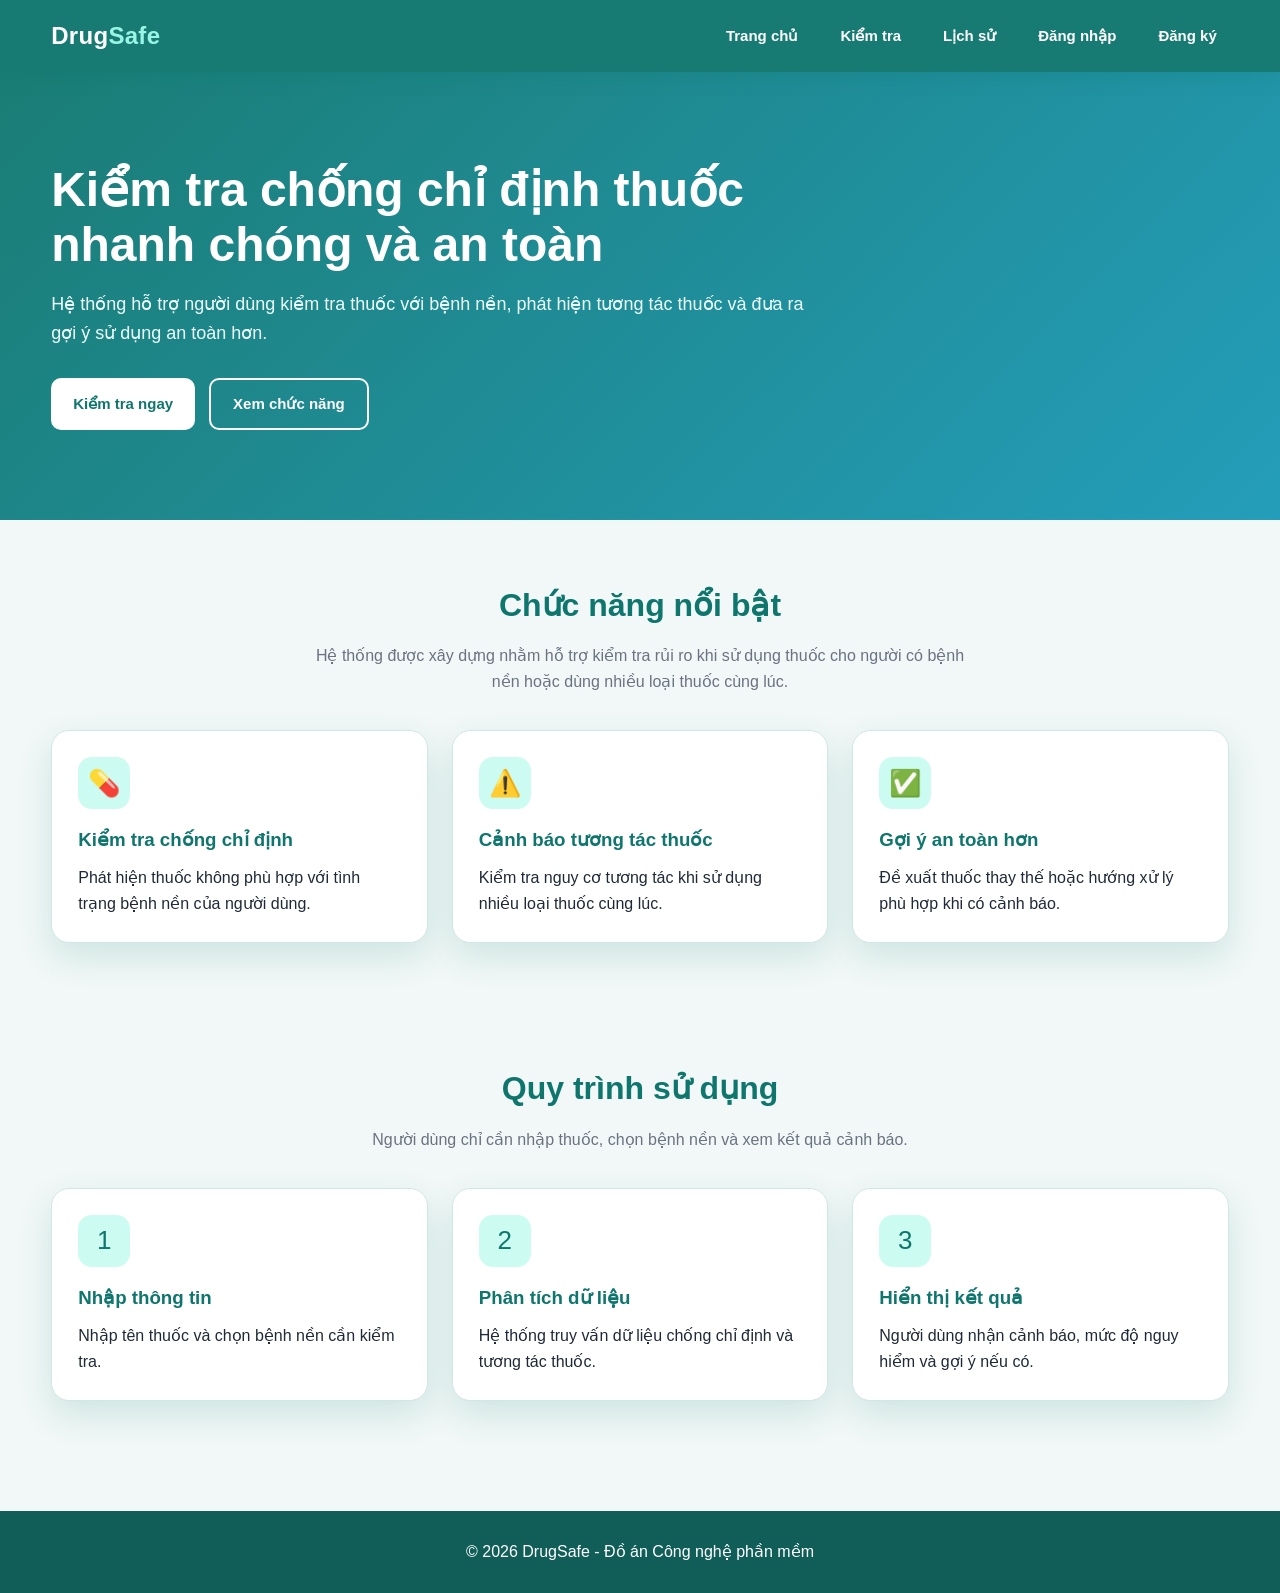
==== frontend/index.html @ 0ec82b4f "Upgrade frontend HTML pages" ====
<!DOCTYPE html>
<html lang="vi">
<head>
    <meta charset="UTF-8">
    <meta name="viewport" content="width=device-width, initial-scale=1.0">
    <title>DrugSafe - Kiểm tra chống chỉ định thuốc</title>
    <link rel="stylesheet" href="css/style.css">
</head>
<body>

<header class="header">
    <div class="container header-content">
        <div class="logo">Drug<span>Safe</span></div>

        <nav class="nav">
            <a href="index.html">Trang chủ</a>
            <a href="check.html">Kiểm tra</a>
            <a href="history.html">Lịch sử</a>
            <a href="login.html">Đăng nhập</a>
            <a href="register.html">Đăng ký</a>
        </nav>
    </div>
</header>

<section class="hero">
    <div class="container">
        <div class="hero-box">
            <h1>Kiểm tra chống chỉ định thuốc nhanh chóng và an toàn</h1>
            <p>
                Hệ thống hỗ trợ người dùng kiểm tra thuốc với bệnh nền,
                phát hiện tương tác thuốc và đưa ra gợi ý sử dụng an toàn hơn.
            </p>

            <div class="hero-actions">
                <a href="check.html" class="btn btn-light">Kiểm tra ngay</a>
                <a href="#features" class="btn btn-outline">Xem chức năng</a>
            </div>
        </div>
    </div>
</section>

<section class="section" id="features">
    <div class="container">
        <h2 class="section-title">Chức năng nổi bật</h2>
        <p class="section-desc">
            Hệ thống được xây dựng nhằm hỗ trợ kiểm tra rủi ro khi sử dụng thuốc
            cho người có bệnh nền hoặc dùng nhiều loại thuốc cùng lúc.
        </p>

        <div class="cards">
            <div class="card">
                <div class="card-icon">💊</div>
                <h3>Kiểm tra chống chỉ định</h3>
                <p>
                    Phát hiện thuốc không phù hợp với tình trạng bệnh nền của người dùng.
                </p>
            </div>

            <div class="card">
                <div class="card-icon">⚠️</div>
                <h3>Cảnh báo tương tác thuốc</h3>
                <p>
                    Kiểm tra nguy cơ tương tác khi sử dụng nhiều loại thuốc cùng lúc.
                </p>
            </div>

            <div class="card">
                <div class="card-icon">✅</div>
                <h3>Gợi ý an toàn hơn</h3>
                <p>
                    Đề xuất thuốc thay thế hoặc hướng xử lý phù hợp khi có cảnh báo.
                </p>
            </div>
        </div>
    </div>
</section>

<section class="section">
    <div class="container">
        <h2 class="section-title">Quy trình sử dụng</h2>
        <p class="section-desc">
            Người dùng chỉ cần nhập thuốc, chọn bệnh nền và xem kết quả cảnh báo.
        </p>

        <div class="cards">
            <div class="card">
                <div class="card-icon">1</div>
                <h3>Nhập thông tin</h3>
                <p>Nhập tên thuốc và chọn bệnh nền cần kiểm tra.</p>
            </div>

            <div class="card">
                <div class="card-icon">2</div>
                <h3>Phân tích dữ liệu</h3>
                <p>Hệ thống truy vấn dữ liệu chống chỉ định và tương tác thuốc.</p>
            </div>

            <div class="card">
                <div class="card-icon">3</div>
                <h3>Hiển thị kết quả</h3>
                <p>Người dùng nhận cảnh báo, mức độ nguy hiểm và gợi ý nếu có.</p>
            </div>
        </div>
    </div>
</section>

<footer class="footer">
    <div class="container">
        <p>© 2026 DrugSafe - Đồ án Công nghệ phần mềm</p>
    </div>
</footer>

</body>
</html>
---- frontend/css/style.css ----
* {
    margin: 0;
    padding: 0;
    box-sizing: border-box;
}

:root {
    --primary: #0f766e;
    --primary-dark: #115e59;
    --primary-light: #ccfbf1;
    --secondary: #0891b2;
    --danger: #dc2626;
    --warning: #f59e0b;
    --success: #16a34a;
    --bg: #f1f8f7;
    --text: #1f2937;
    --muted: #6b7280;
    --white: #ffffff;
    --border: #d1e7e4;
    --shadow: 0 14px 35px rgba(15, 118, 110, 0.15);
}

body {
    font-family: "Segoe UI", Arial, sans-serif;
    background: var(--bg);
    color: var(--text);
    line-height: 1.6;
}

a {
    text-decoration: none;
    color: inherit;
}

.container {
    width: 92%;
    max-width: 1200px;
    margin: auto;
}

/* HEADER */

.header {
    background: rgba(15, 118, 110, 0.96);
    color: white;
    padding: 16px 0;
    position: sticky;
    top: 0;
    z-index: 100;
    backdrop-filter: blur(10px);
    box-shadow: 0 4px 18px rgba(15, 118, 110, 0.25);
}

.header-content {
    display: flex;
    align-items: center;
    justify-content: space-between;
}

.logo {
    font-size: 24px;
    font-weight: 800;
    letter-spacing: 0.3px;
}

.logo span {
    color: #99f6e4;
}

.nav {
    display: flex;
    gap: 18px;
}

.nav a {
    font-weight: 600;
    font-size: 15px;
    padding: 8px 12px;
    border-radius: 8px;
    transition: 0.2s;
}

.nav a:hover {
    background: rgba(255, 255, 255, 0.16);
}

/* HERO */

.hero {
    padding: 90px 0;
    background:
        linear-gradient(135deg, rgba(15, 118, 110, 0.95), rgba(8, 145, 178, 0.88)),
        url("../assets/images/medical-bg.jpg");
    background-size: cover;
    background-position: center;
    color: white;
}

.hero-box {
    max-width: 760px;
}

.hero h1 {
    font-size: 48px;
    line-height: 1.15;
    margin-bottom: 18px;
}

.hero p {
    font-size: 18px;
    color: #ecfeff;
    margin-bottom: 30px;
}

.hero-actions {
    display: flex;
    gap: 14px;
    flex-wrap: wrap;
}

/* BUTTON */

.btn {
    display: inline-flex;
    align-items: center;
    justify-content: center;
    padding: 12px 22px;
    border-radius: 10px;
    border: none;
    cursor: pointer;
    font-weight: 700;
    font-size: 15px;
    transition: 0.2s;
}

.btn-primary {
    background: var(--primary);
    color: white;
}

.btn-primary:hover {
    background: var(--primary-dark);
    transform: translateY(-2px);
}

.btn-light {
    background: white;
    color: var(--primary);
}

.btn-light:hover {
    background: var(--primary-light);
    transform: translateY(-2px);
}

.btn-danger {
    background: var(--danger);
    color: white;
}

.btn-warning {
    background: var(--warning);
    color: white;
}

.btn-outline {
    border: 2px solid white;
    color: white;
    background: transparent;
}

/* SECTION */

.section {
    padding: 60px 0;
}

.section-title {
    text-align: center;
    font-size: 32px;
    color: var(--primary);
    margin-bottom: 12px;
}

.section-desc {
    text-align: center;
    color: var(--muted);
    max-width: 680px;
    margin: 0 auto 36px;
}

/* CARD */

.cards {
    display: grid;
    grid-template-columns: repeat(3, 1fr);
    gap: 24px;
}

.card {
    background: var(--white);
    border: 1px solid var(--border);
    border-radius: 18px;
    padding: 26px;
    box-shadow: var(--shadow);
    transition: 0.2s;
}

.card:hover {
    transform: translateY(-4px);
}

.card-icon {
    width: 52px;
    height: 52px;
    border-radius: 14px;
    background: var(--primary-light);
    color: var(--primary);
    display: flex;
    align-items: center;
    justify-content: center;
    font-size: 26px;
    margin-bottom: 16px;
}

.card h3 {
    color: var(--primary);
    margin-bottom: 10px;
}

/* FORM */

.form-box {
    max-width: 500px;
    margin: 55px auto;
    background: white;
    padding: 34px;
    border-radius: 20px;
    border: 1px solid var(--border);
    box-shadow: var(--shadow);
}

.form-box h2 {
    text-align: center;
    color: var(--primary);
    margin-bottom: 24px;
}

.form-group {
    margin-bottom: 18px;
}

.form-group label {
    display: block;
    font-weight: 700;
    margin-bottom: 7px;
}

.form-control {
    width: 100%;
    padding: 13px 14px;
    border: 1px solid #cbd5e1;
    border-radius: 10px;
    font-size: 15px;
    transition: 0.2s;
}

.form-control:focus {
    outline: none;
    border-color: var(--primary);
    box-shadow: 0 0 0 4px rgba(15, 118, 110, 0.12);
}

.message {
    display: none;
    padding: 13px;
    border-radius: 10px;
    margin-bottom: 16px;
    font-weight: 600;
}

.message.error {
    display: block;
    background: #fee2e2;
    color: #991b1b;
}

.message.success {
    display: block;
    background: #dcfce7;
    color: #166534;
}

/* CHECK PAGE */

.check-layout {
    display: grid;
    grid-template-columns: 1.2fr 0.8fr;
    gap: 26px;
    align-items: start;
}

.drug-list {
    margin-top: 18px;
    display: flex;
    flex-direction: column;
    gap: 10px;
}

.drug-item {
    background: #ecfeff;
    border: 1px solid #99f6e4;
    padding: 12px 14px;
    border-radius: 12px;
    display: flex;
    justify-content: space-between;
    align-items: center;
}

.drug-item span {
    font-weight: 700;
    color: var(--primary-dark);
}

.guide-box {
    background: #f8fafc;
    border-left: 5px solid var(--primary);
    padding: 18px;
    border-radius: 12px;
    margin-top: 18px;
}

.guide-box ul {
    padding-left: 20px;
    color: var(--muted);
}

/* RESULT */

.result-card {
    background: white;
    border-radius: 18px;
    padding: 26px;
    box-shadow: var(--shadow);
    border: 1px solid var(--border);
    margin-bottom: 22px;
}

.result-card h3 {
    color: var(--primary);
    margin-bottom: 14px;
}

.level-low,
.level-medium,
.level-high {
    padding: 6px 12px;
    border-radius: 999px;
    font-weight: 800;
}

.level-low {
    background: #dcfce7;
    color: #166534;
}

.level-medium {
    background: #fef3c7;
    color: #92400e;
}

.level-high {
    background: #fee2e2;
    color: #991b1b;
}

/* TABLE */

.table {
    width: 100%;
    border-collapse: collapse;
    background: white;
    overflow: hidden;
    border-radius: 16px;
    box-shadow: var(--shadow);
}

.table th,
.table td {
    padding: 15px;
    border-bottom: 1px solid #e5e7eb;
    text-align: left;
}

.table th {
    background: var(--primary);
    color: white;
}

.table tr:hover {
    background: #f0fdfa;
}

/* FOOTER */

.footer {
    margin-top: 50px;
    background: var(--primary-dark);
    color: white;
    padding: 28px 0;
    text-align: center;
}

/* RESPONSIVE */

@media (max-width: 900px) {
    .hero h1 {
        font-size: 38px;
    }

    .cards {
        grid-template-columns: 1fr 1fr;
    }

    .check-layout {
        grid-template-columns: 1fr;
    }
}

@media (max-width: 640px) {
    .header-content {
        flex-direction: column;
        gap: 12px;
    }

    .nav {
        flex-wrap: wrap;
        justify-content: center;
        gap: 8px;
    }

    .nav a {
        font-size: 14px;
    }

    .hero {
        padding: 65px 0;
        text-align: center;
    }

    .hero h1 {
        font-size: 30px;
    }

    .hero-actions {
        justify-content: center;
    }

    .cards {
        grid-template-columns: 1fr;
    }

    .form-box {
        margin: 35px auto;
        padding: 24px;
    }

    .section-title {
        font-size: 26px;
    }
}
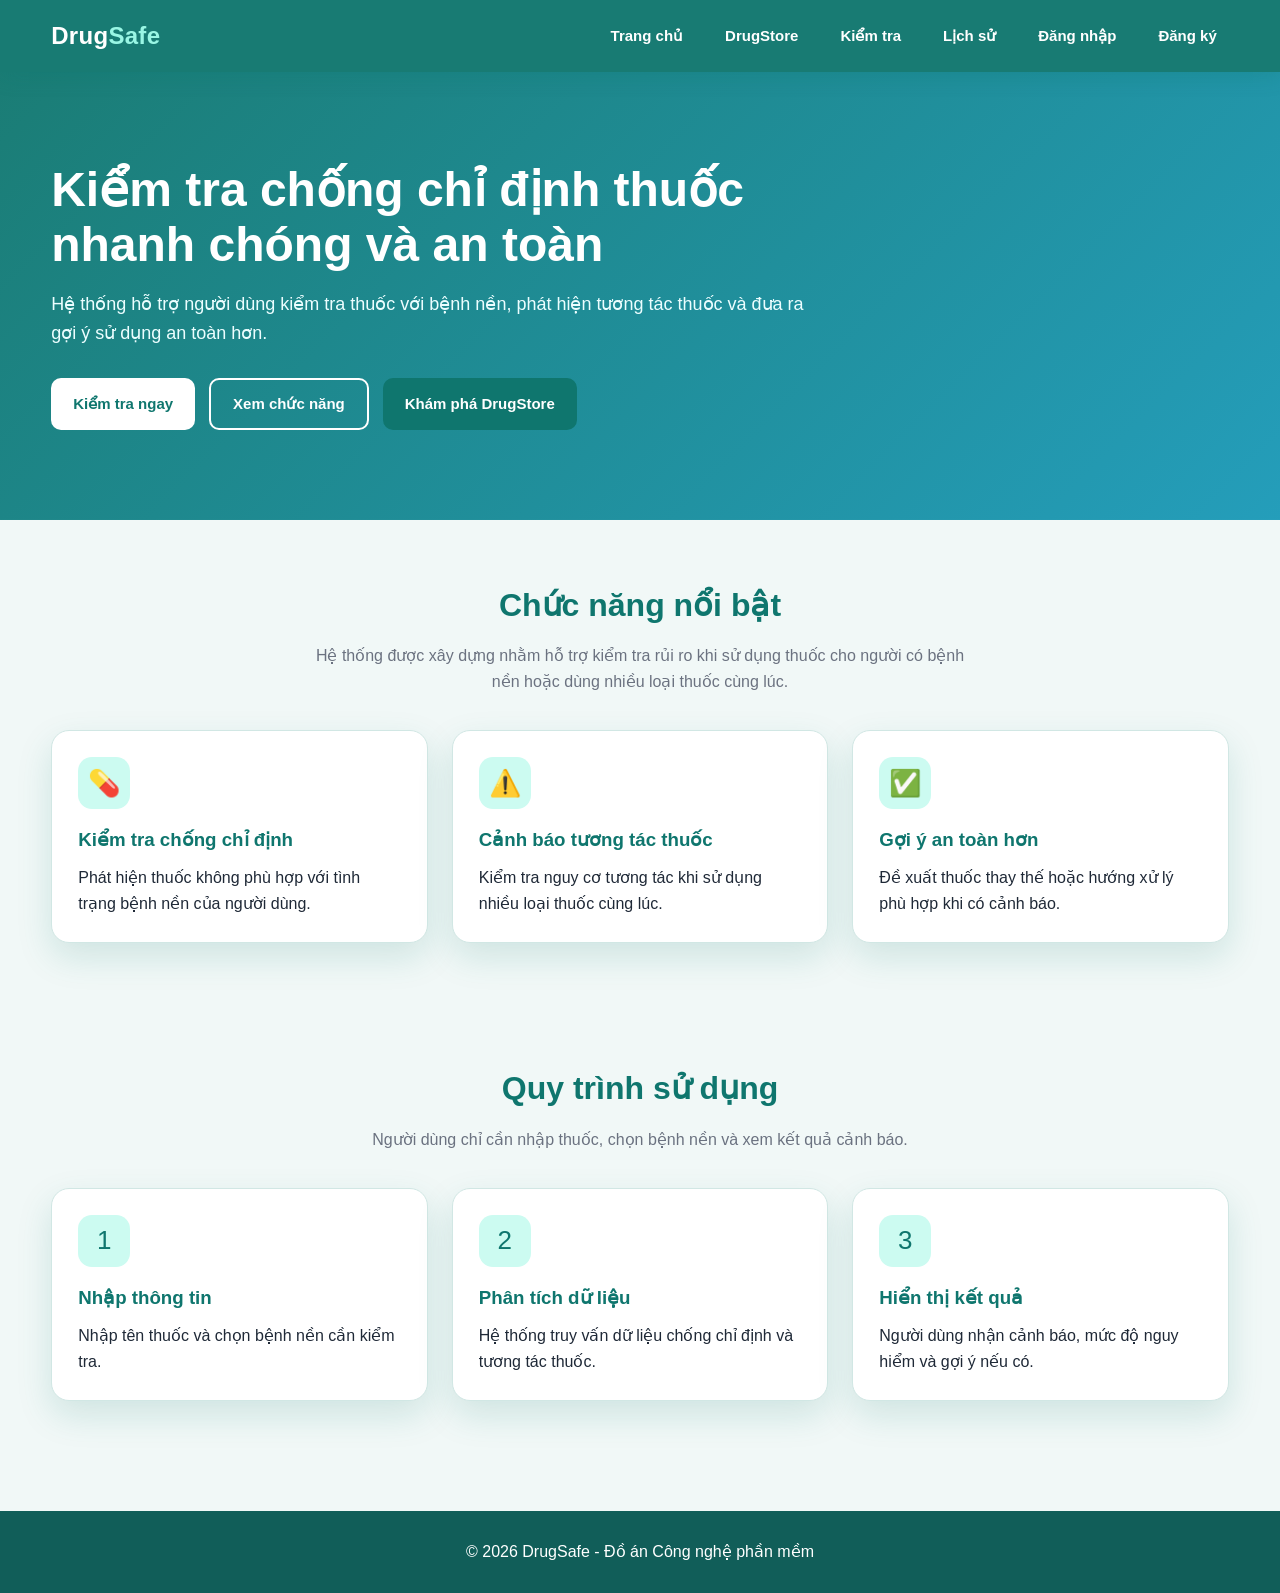
==== commit 2fec7976: "Upgrade frontend ecommerce UI and add DrugStore" ====
--- a/frontend/index.html
+++ b/frontend/index.html
@@ -14,6 +14,7 @@
 
         <nav class="nav">
             <a href="index.html">Trang chủ</a>
+            <a href="drugstore.html">DrugStore</a>
             <a href="check.html">Kiểm tra</a>
             <a href="history.html">Lịch sử</a>
             <a href="login.html">Đăng nhập</a>
@@ -34,6 +35,7 @@
             <div class="hero-actions">
                 <a href="check.html" class="btn btn-light">Kiểm tra ngay</a>
                 <a href="#features" class="btn btn-outline">Xem chức năng</a>
+                <a href="drugstore.html" class="btn btn-primary">Khám phá DrugStore</a>
             </div>
         </div>
     </div>
--- a/frontend/css/style.css
+++ b/frontend/css/style.css
@@ -468,4 +468,468 @@
     .section-title {
         font-size: 26px;
     }
+}
+/* PREMIUM DRUGSTORE UI */
+
+.premium-label {
+    display: inline-block;
+    padding: 8px 14px;
+    border-radius: 999px;
+    background: rgba(255, 255, 255, 0.16);
+    color: #ecfeff;
+    font-weight: 800;
+    margin-bottom: 16px;
+    backdrop-filter: blur(10px);
+}
+
+.store-hero {
+    padding: 90px 0;
+    background:
+        radial-gradient(circle at top right, rgba(45, 212, 191, 0.35), transparent 32%),
+        linear-gradient(135deg, #0f766e, #0891b2);
+    color: white;
+    overflow: hidden;
+}
+
+.store-hero-content {
+    display: grid;
+    grid-template-columns: 1.2fr 0.8fr;
+    gap: 36px;
+    align-items: center;
+}
+
+.store-hero h1 {
+    font-size: 48px;
+    line-height: 1.12;
+    margin-bottom: 18px;
+}
+
+.store-hero p {
+    font-size: 18px;
+    color: #ecfeff;
+    max-width: 680px;
+    margin-bottom: 26px;
+}
+
+.store-hero-card {
+    background: rgba(255, 255, 255, 0.16);
+    border: 1px solid rgba(255, 255, 255, 0.28);
+    border-radius: 26px;
+    padding: 34px;
+    backdrop-filter: blur(16px);
+    box-shadow: 0 24px 50px rgba(0, 0, 0, 0.18);
+    animation: floatCard 3s ease-in-out infinite;
+}
+
+.hero-product-icon {
+    font-size: 84px;
+    margin-bottom: 18px;
+}
+
+@keyframes floatCard {
+    0%, 100% {
+        transform: translateY(0);
+    }
+    50% {
+        transform: translateY(-12px);
+    }
+}
+
+.store-toolbar {
+    display: grid;
+    grid-template-columns: 1.5fr 0.8fr;
+    gap: 18px;
+    margin-bottom: 28px;
+}
+
+.product-grid {
+    display: grid;
+    grid-template-columns: repeat(3, 1fr);
+    gap: 26px;
+}
+
+.product-card {
+    position: relative;
+    background: white;
+    border: 1px solid var(--border);
+    border-radius: 24px;
+    overflow: hidden;
+    box-shadow: var(--shadow);
+    transition: 0.28s ease;
+}
+
+.product-card:hover {
+    transform: translateY(-8px);
+    box-shadow: 0 22px 50px rgba(15, 118, 110, 0.2);
+}
+
+.product-badge {
+    position: absolute;
+    top: 16px;
+    right: 16px;
+    background: #ecfeff;
+    color: var(--primary);
+    font-weight: 800;
+    padding: 7px 12px;
+    border-radius: 999px;
+    font-size: 13px;
+    border: 1px solid #99f6e4;
+}
+
+.product-image {
+    height: 170px;
+    display: flex;
+    align-items: center;
+    justify-content: center;
+    font-size: 76px;
+    background:
+        radial-gradient(circle, rgba(45, 212, 191, 0.25), transparent 65%),
+        #f8fafc;
+}
+
+.product-content {
+    padding: 22px;
+}
+
+.product-category {
+    color: var(--secondary);
+    font-weight: 800;
+    font-size: 13px;
+    margin-bottom: 8px;
+}
+
+.product-content h3 {
+    color: var(--primary-dark);
+    margin-bottom: 10px;
+}
+
+.product-desc {
+    color: var(--muted);
+    min-height: 72px;
+    font-size: 14px;
+}
+
+.product-meta {
+    margin-top: 14px;
+    padding: 12px;
+    border-radius: 14px;
+    background: #f0fdfa;
+}
+
+.product-meta span {
+    display: block;
+    color: var(--muted);
+    font-size: 13px;
+}
+
+.product-meta strong {
+    color: var(--primary-dark);
+}
+
+.product-footer {
+    margin-top: 18px;
+    display: flex;
+    justify-content: space-between;
+    align-items: center;
+    gap: 14px;
+}
+
+.product-price {
+    color: var(--danger);
+    font-size: 20px;
+    font-weight: 900;
+}
+
+.product-actions {
+    display: flex;
+    gap: 8px;
+}
+
+.cart-link {
+    position: relative;
+}
+
+#cartBadge {
+    display: inline-flex;
+    min-width: 22px;
+    height: 22px;
+    align-items: center;
+    justify-content: center;
+    margin-left: 5px;
+    border-radius: 999px;
+    background: #ef4444;
+    color: white;
+    font-size: 12px;
+    font-weight: 900;
+}
+
+.toast {
+    position: fixed;
+    right: 24px;
+    bottom: 28px;
+    background: var(--primary-dark);
+    color: white;
+    padding: 14px 18px;
+    border-radius: 14px;
+    box-shadow: var(--shadow);
+    opacity: 0;
+    transform: translateY(20px);
+    pointer-events: none;
+    transition: 0.25s;
+    z-index: 200;
+}
+
+.toast.show {
+    opacity: 1;
+    transform: translateY(0);
+}
+
+.detail-layout {
+    display: grid;
+    grid-template-columns: 0.8fr 1.2fr;
+    gap: 34px;
+    align-items: start;
+}
+
+.detail-image-box {
+    position: relative;
+    background: white;
+    border-radius: 28px;
+    padding: 40px;
+    min-height: 420px;
+    display: flex;
+    align-items: center;
+    justify-content: center;
+    box-shadow: var(--shadow);
+    border: 1px solid var(--border);
+}
+
+.detail-image {
+    font-size: 150px;
+}
+
+.detail-content {
+    background: white;
+    padding: 34px;
+    border-radius: 28px;
+    box-shadow: var(--shadow);
+    border: 1px solid var(--border);
+}
+
+.detail-content h1 {
+    color: var(--primary-dark);
+    font-size: 38px;
+    margin-bottom: 14px;
+}
+
+.detail-desc {
+    color: var(--muted);
+    font-size: 17px;
+    margin-bottom: 22px;
+}
+
+.detail-info {
+    display: grid;
+    grid-template-columns: repeat(3, 1fr);
+    gap: 14px;
+    margin-bottom: 22px;
+}
+
+.detail-info div {
+    background: #f8fafc;
+    border-radius: 16px;
+    padding: 16px;
+}
+
+.detail-info span {
+    display: block;
+    color: var(--muted);
+    font-size: 13px;
+}
+
+.detail-info strong {
+    color: var(--primary-dark);
+}
+
+.warning-box {
+    border-left: 5px solid var(--warning);
+    background: #fffbeb;
+    padding: 18px;
+    border-radius: 16px;
+    margin-bottom: 22px;
+}
+
+.warning-box strong {
+    color: #92400e;
+}
+
+.warning-box p {
+    color: #78350f;
+    margin-top: 6px;
+}
+
+.detail-actions {
+    display: flex;
+    gap: 12px;
+    flex-wrap: wrap;
+}
+
+.cart-layout {
+    display: grid;
+    grid-template-columns: 1.4fr 0.6fr;
+    gap: 26px;
+    align-items: start;
+}
+
+.cart-items {
+    display: flex;
+    flex-direction: column;
+    gap: 16px;
+}
+
+.cart-item {
+    display: grid;
+    grid-template-columns: 70px 1fr 130px 130px 80px;
+    gap: 16px;
+    align-items: center;
+    background: white;
+    padding: 18px;
+    border-radius: 20px;
+    border: 1px solid var(--border);
+    box-shadow: var(--shadow);
+}
+
+.cart-product-icon {
+    font-size: 42px;
+    background: #f0fdfa;
+    border-radius: 16px;
+    width: 64px;
+    height: 64px;
+    display: flex;
+    align-items: center;
+    justify-content: center;
+}
+
+.cart-product-info h3 {
+    color: var(--primary-dark);
+}
+
+.cart-product-info p {
+    color: var(--muted);
+}
+
+.quantity-control {
+    display: flex;
+    align-items: center;
+    gap: 10px;
+}
+
+.quantity-control button {
+    width: 32px;
+    height: 32px;
+    border: none;
+    border-radius: 9px;
+    background: var(--primary-light);
+    color: var(--primary-dark);
+    font-weight: 900;
+    cursor: pointer;
+}
+
+.quantity-control span {
+    font-weight: 900;
+}
+
+.cart-item-total {
+    color: var(--danger);
+    font-weight: 900;
+}
+
+.cart-summary {
+    background: white;
+    padding: 24px;
+    border-radius: 22px;
+    border: 1px solid var(--border);
+    box-shadow: var(--shadow);
+    position: sticky;
+    top: 100px;
+}
+
+.cart-summary h3 {
+    color: var(--primary-dark);
+    margin-bottom: 18px;
+}
+
+.summary-row {
+    display: flex;
+    justify-content: space-between;
+    padding: 14px 0;
+    border-bottom: 1px solid #e5e7eb;
+}
+
+.summary-row strong {
+    color: var(--primary-dark);
+}
+
+.empty-cart,
+.empty-state {
+    background: white;
+    border: 1px solid var(--border);
+    border-radius: 22px;
+    padding: 34px;
+    text-align: center;
+    box-shadow: var(--shadow);
+}
+
+.empty-icon {
+    font-size: 70px;
+    margin-bottom: 14px;
+}
+
+@media (max-width: 1000px) {
+    .product-grid {
+        grid-template-columns: repeat(2, 1fr);
+    }
+
+    .store-hero-content,
+    .detail-layout,
+    .cart-layout {
+        grid-template-columns: 1fr;
+    }
+
+    .cart-summary {
+        position: static;
+    }
+
+    .cart-item {
+        grid-template-columns: 60px 1fr;
+    }
+
+    .quantity-control,
+    .cart-item-total,
+    .cart-item .btn {
+        grid-column: span 2;
+    }
+}
+
+@media (max-width: 640px) {
+    .store-hero h1 {
+        font-size: 32px;
+    }
+
+    .store-toolbar {
+        grid-template-columns: 1fr;
+    }
+
+    .product-grid {
+        grid-template-columns: 1fr;
+    }
+
+    .detail-info {
+        grid-template-columns: 1fr;
+    }
+
+    .product-footer {
+        flex-direction: column;
+        align-items: flex-start;
+    }
 }
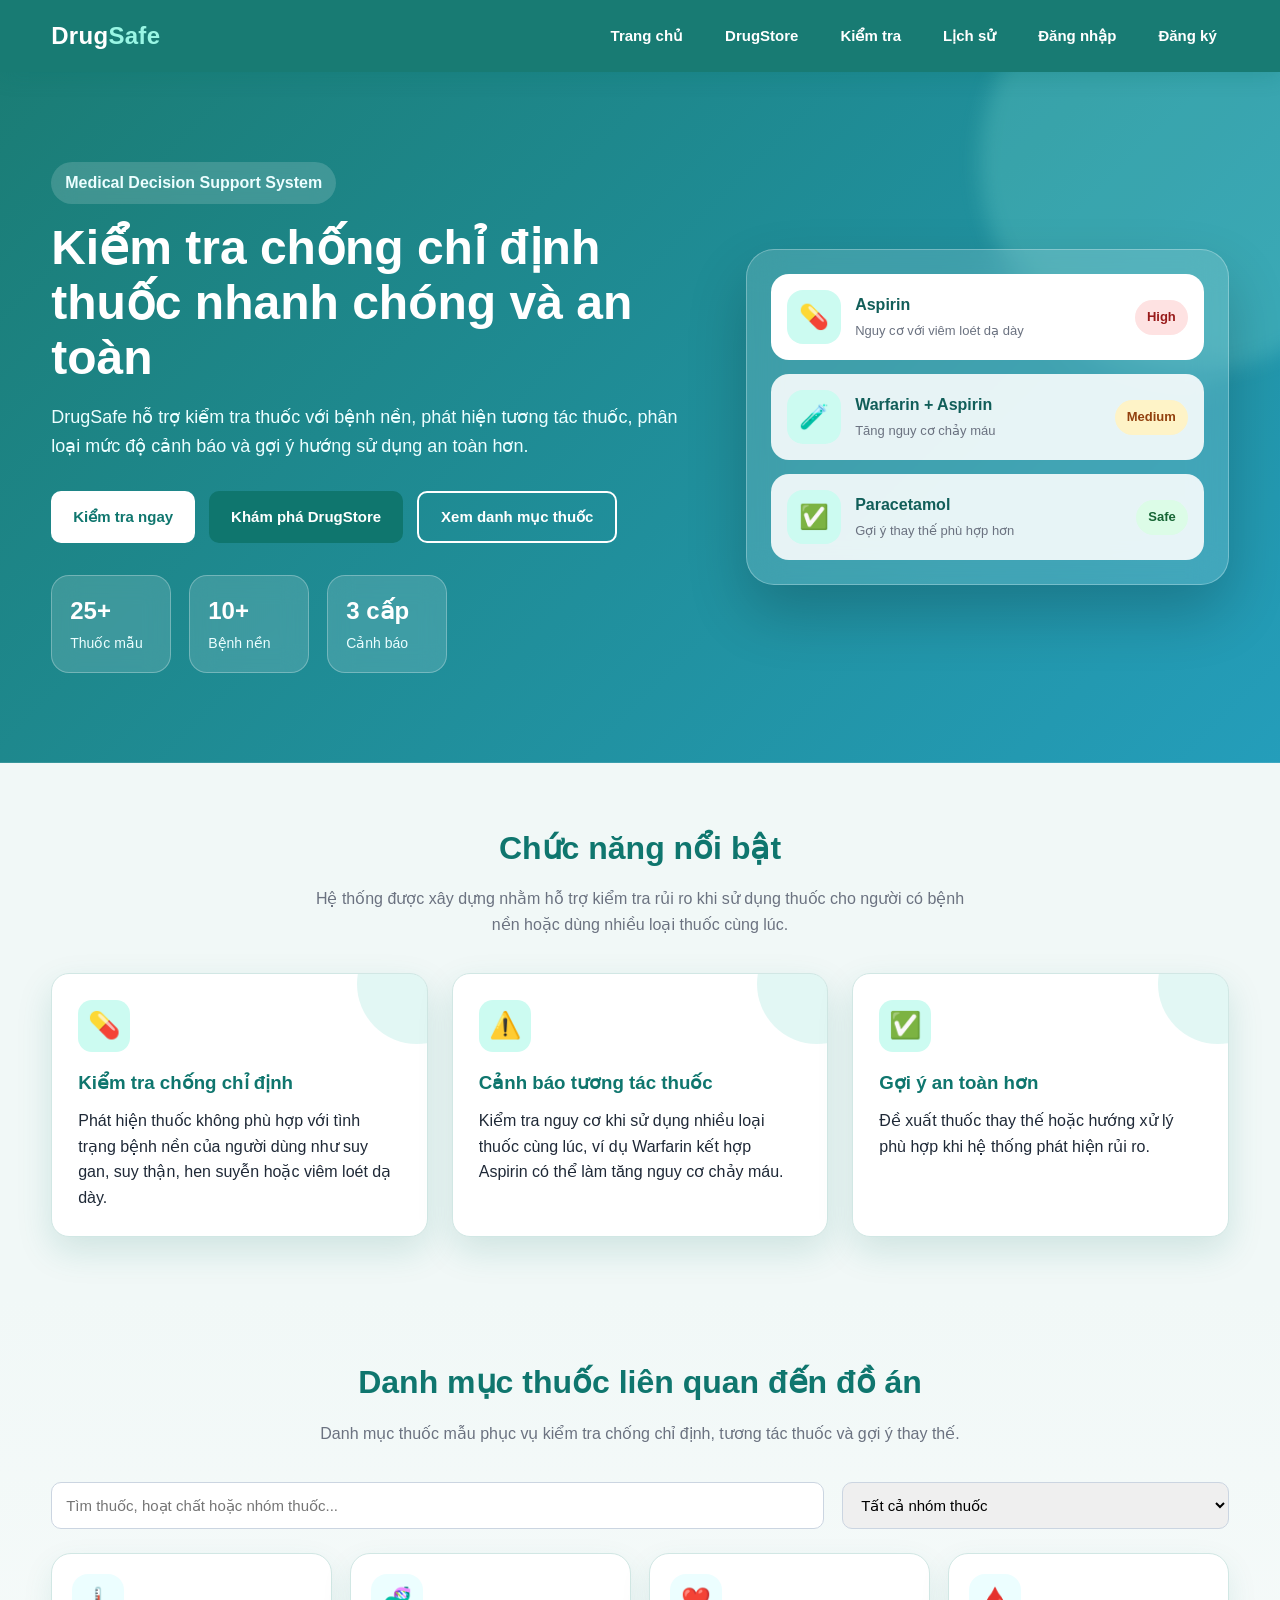
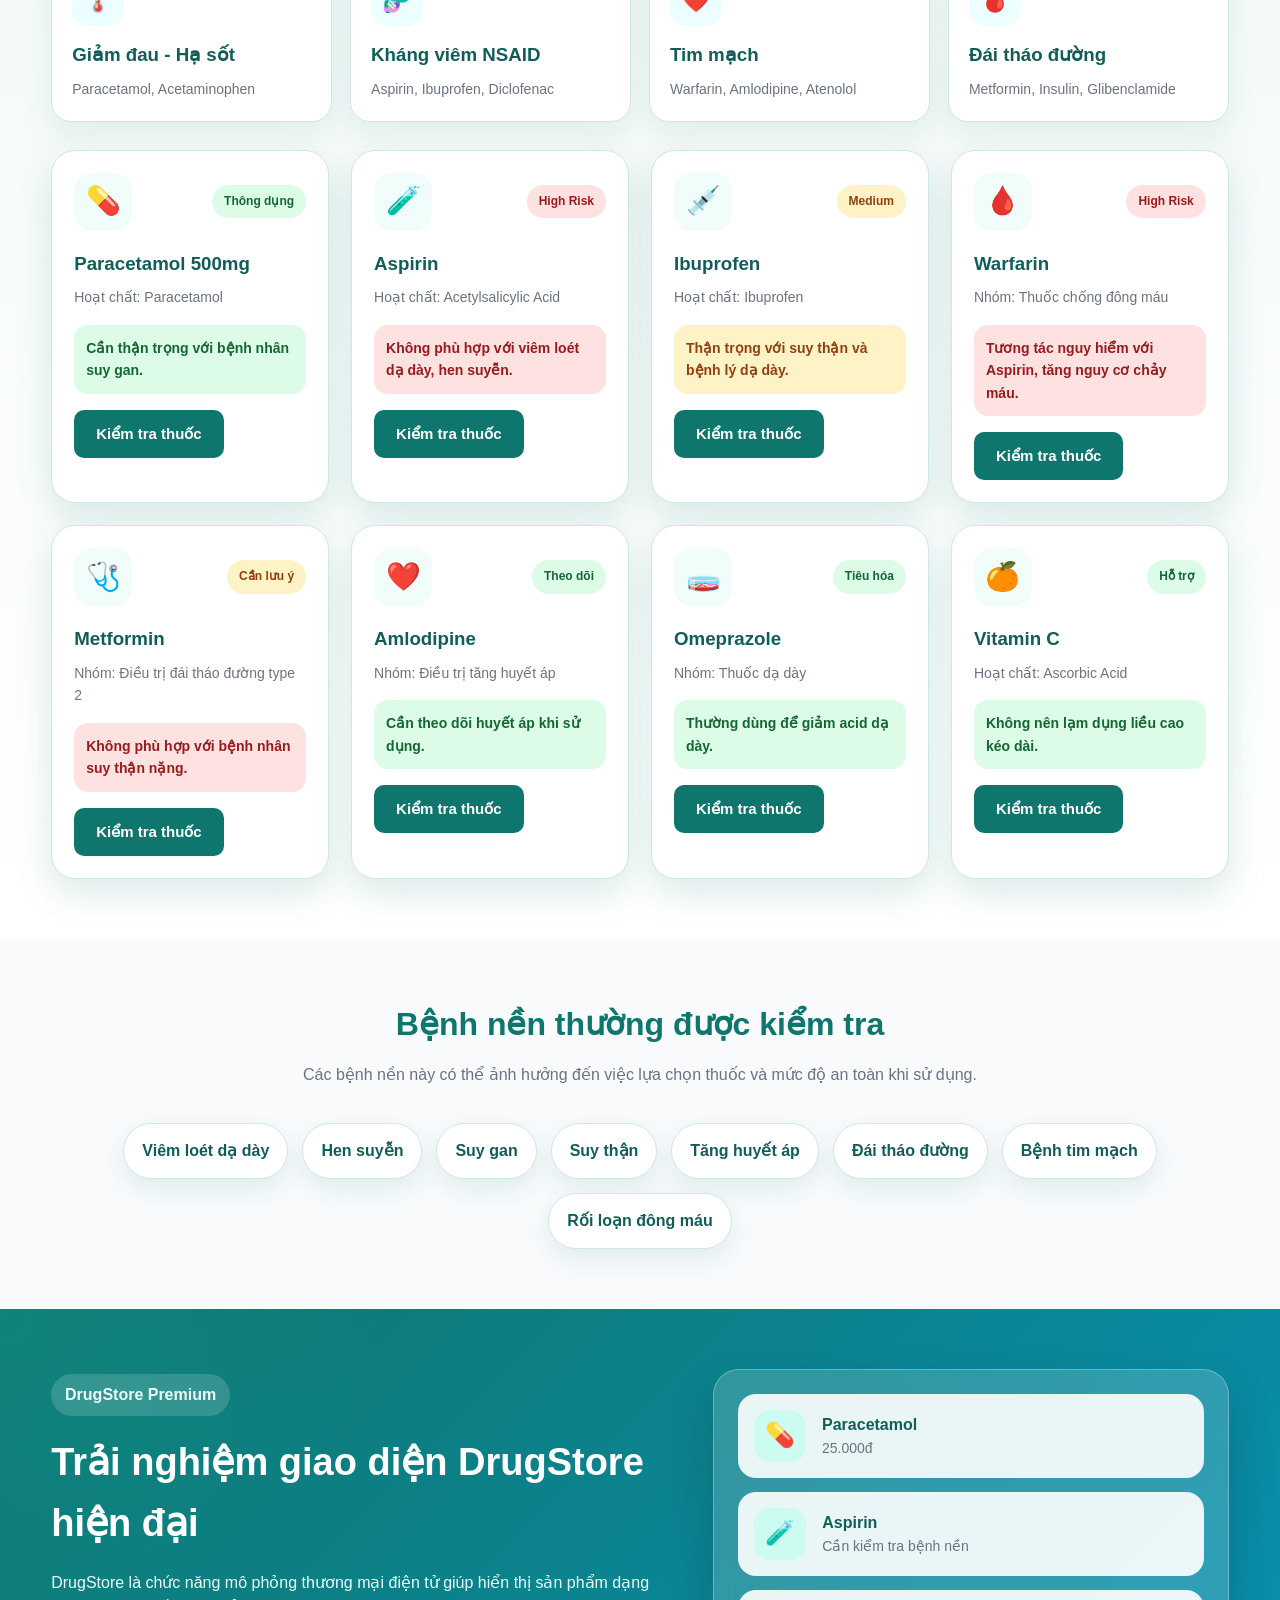
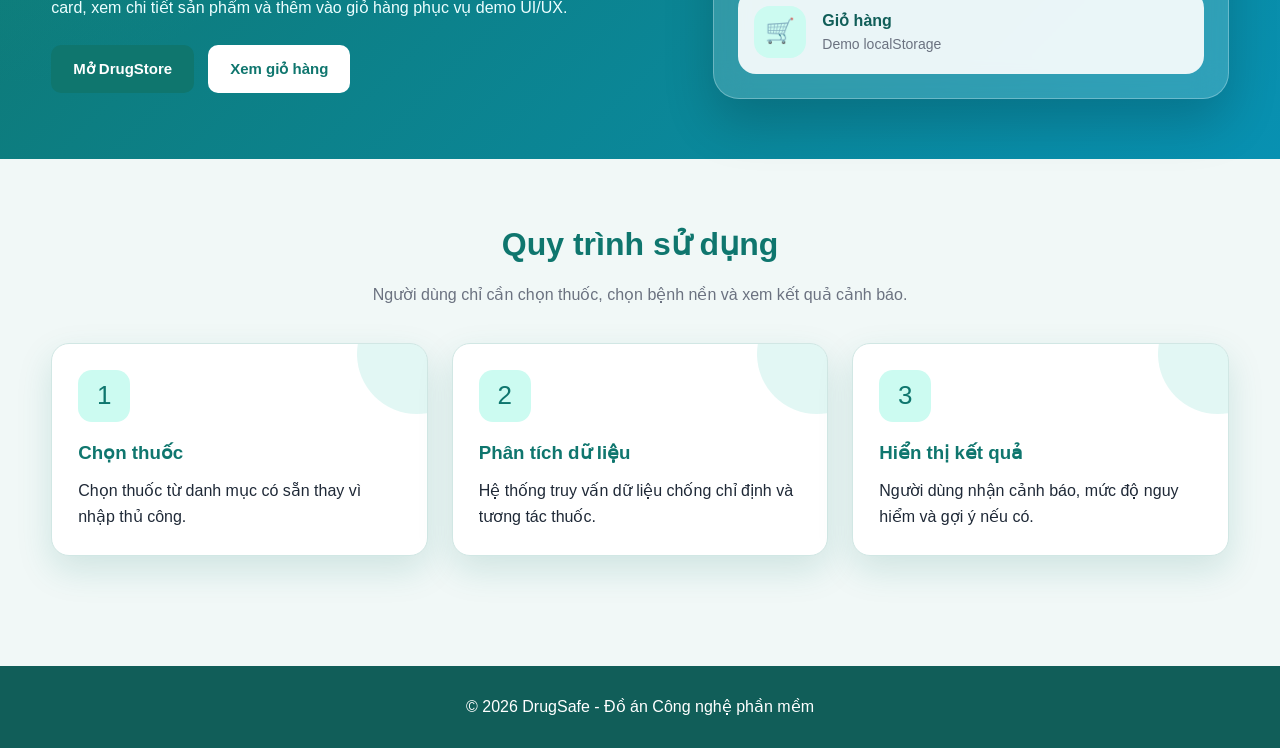
==== commit 3d58e401: "Upgrade homepage UI with drug catalog and premium sections" ====
--- a/frontend/index.html
+++ b/frontend/index.html
@@ -23,19 +23,66 @@
     </div>
 </header>
 
-<section class="hero">
-    <div class="container">
+<section class="hero hero-premium">
+    <div class="container hero-premium-grid">
         <div class="hero-box">
+            <span class="premium-label">Medical Decision Support System</span>
+
             <h1>Kiểm tra chống chỉ định thuốc nhanh chóng và an toàn</h1>
+
             <p>
-                Hệ thống hỗ trợ người dùng kiểm tra thuốc với bệnh nền,
-                phát hiện tương tác thuốc và đưa ra gợi ý sử dụng an toàn hơn.
+                DrugSafe hỗ trợ kiểm tra thuốc với bệnh nền, phát hiện tương tác thuốc,
+                phân loại mức độ cảnh báo và gợi ý hướng sử dụng an toàn hơn.
             </p>
 
             <div class="hero-actions">
                 <a href="check.html" class="btn btn-light">Kiểm tra ngay</a>
-                <a href="#features" class="btn btn-outline">Xem chức năng</a>
                 <a href="drugstore.html" class="btn btn-primary">Khám phá DrugStore</a>
+                <a href="#drug-catalog" class="btn btn-outline">Xem danh mục thuốc</a>
+            </div>
+
+            <div class="hero-stats">
+                <div>
+                    <strong>25+</strong>
+                    <span>Thuốc mẫu</span>
+                </div>
+                <div>
+                    <strong>10+</strong>
+                    <span>Bệnh nền</span>
+                </div>
+                <div>
+                    <strong>3 cấp</strong>
+                    <span>Cảnh báo</span>
+                </div>
+            </div>
+        </div>
+
+        <div class="hero-dashboard">
+            <div class="dashboard-card active">
+                <div class="dash-icon">💊</div>
+                <div>
+                    <strong>Aspirin</strong>
+                    <span>Nguy cơ với viêm loét dạ dày</span>
+                </div>
+                <span class="risk-badge high">High</span>
+            </div>
+
+            <div class="dashboard-card">
+                <div class="dash-icon">🧪</div>
+                <div>
+                    <strong>Warfarin + Aspirin</strong>
+                    <span>Tăng nguy cơ chảy máu</span>
+                </div>
+                <span class="risk-badge medium">Medium</span>
+            </div>
+
+            <div class="dashboard-card">
+                <div class="dash-icon">✅</div>
+                <div>
+                    <strong>Paracetamol</strong>
+                    <span>Gợi ý thay thế phù hợp hơn</span>
+                </div>
+                <span class="risk-badge low">Safe</span>
             </div>
         </div>
     </div>
@@ -50,28 +97,240 @@
         </p>
 
         <div class="cards">
-            <div class="card">
+            <div class="card premium-card">
                 <div class="card-icon">💊</div>
                 <h3>Kiểm tra chống chỉ định</h3>
                 <p>
-                    Phát hiện thuốc không phù hợp với tình trạng bệnh nền của người dùng.
+                    Phát hiện thuốc không phù hợp với tình trạng bệnh nền của người dùng
+                    như suy gan, suy thận, hen suyễn hoặc viêm loét dạ dày.
                 </p>
             </div>
 
-            <div class="card">
+            <div class="card premium-card">
                 <div class="card-icon">⚠️</div>
                 <h3>Cảnh báo tương tác thuốc</h3>
                 <p>
-                    Kiểm tra nguy cơ tương tác khi sử dụng nhiều loại thuốc cùng lúc.
+                    Kiểm tra nguy cơ khi sử dụng nhiều loại thuốc cùng lúc,
+                    ví dụ Warfarin kết hợp Aspirin có thể làm tăng nguy cơ chảy máu.
                 </p>
             </div>
 
-            <div class="card">
+            <div class="card premium-card">
                 <div class="card-icon">✅</div>
                 <h3>Gợi ý an toàn hơn</h3>
                 <p>
-                    Đề xuất thuốc thay thế hoặc hướng xử lý phù hợp khi có cảnh báo.
+                    Đề xuất thuốc thay thế hoặc hướng xử lý phù hợp khi hệ thống phát hiện rủi ro.
                 </p>
+            </div>
+        </div>
+    </div>
+</section>
+
+<section class="section catalog-section" id="drug-catalog">
+    <div class="container">
+        <h2 class="section-title">Danh mục thuốc liên quan đến đồ án</h2>
+        <p class="section-desc">
+            Danh mục thuốc mẫu phục vụ kiểm tra chống chỉ định, tương tác thuốc và gợi ý thay thế.
+        </p>
+
+        <div class="catalog-toolbar">
+            <input 
+                type="text" 
+                id="homeDrugSearch" 
+                class="form-control" 
+                placeholder="Tìm thuốc, hoạt chất hoặc nhóm thuốc..."
+            >
+
+            <select id="homeCategoryFilter" class="form-control">
+                <option value="all">Tất cả nhóm thuốc</option>
+                <option value="pain">Giảm đau - Hạ sốt</option>
+                <option value="nsaid">Kháng viêm NSAID</option>
+                <option value="cardio">Tim mạch - Chống đông</option>
+                <option value="diabetes">Đái tháo đường</option>
+                <option value="digestive">Tiêu hóa</option>
+                <option value="vitamin">Vitamin - Hỗ trợ</option>
+            </select>
+        </div>
+
+        <div class="drug-category-grid">
+            <div class="drug-category-card">
+                <div class="drug-category-icon">🌡️</div>
+                <h3>Giảm đau - Hạ sốt</h3>
+                <p>Paracetamol, Acetaminophen</p>
+            </div>
+
+            <div class="drug-category-card">
+                <div class="drug-category-icon">🧬</div>
+                <h3>Kháng viêm NSAID</h3>
+                <p>Aspirin, Ibuprofen, Diclofenac</p>
+            </div>
+
+            <div class="drug-category-card">
+                <div class="drug-category-icon">❤️</div>
+                <h3>Tim mạch</h3>
+                <p>Warfarin, Amlodipine, Atenolol</p>
+            </div>
+
+            <div class="drug-category-card">
+                <div class="drug-category-icon">🩸</div>
+                <h3>Đái tháo đường</h3>
+                <p>Metformin, Insulin, Glibenclamide</p>
+            </div>
+        </div>
+
+        <div class="home-drug-grid" id="homeDrugGrid">
+
+            <div class="home-drug-card" data-category="pain" data-keyword="paracetamol acetaminophen giam dau ha sot">
+                <div class="drug-top">
+                    <div class="drug-avatar">💊</div>
+                    <span class="risk-badge low">Thông dụng</span>
+                </div>
+                <h3>Paracetamol 500mg</h3>
+                <p>Hoạt chất: Paracetamol</p>
+                <div class="drug-warning low-text">Cần thận trọng với bệnh nhân suy gan.</div>
+                <a href="check.html" class="btn btn-primary">Kiểm tra thuốc</a>
+            </div>
+
+            <div class="home-drug-card" data-category="nsaid" data-keyword="aspirin acetylsalicylic acid nsaid viem loet da day hen suyen">
+                <div class="drug-top">
+                    <div class="drug-avatar">🧪</div>
+                    <span class="risk-badge high">High Risk</span>
+                </div>
+                <h3>Aspirin</h3>
+                <p>Hoạt chất: Acetylsalicylic Acid</p>
+                <div class="drug-warning high-text">Không phù hợp với viêm loét dạ dày, hen suyễn.</div>
+                <a href="check.html" class="btn btn-primary">Kiểm tra thuốc</a>
+            </div>
+
+            <div class="home-drug-card" data-category="nsaid" data-keyword="ibuprofen nsaid suy than viem loet da day">
+                <div class="drug-top">
+                    <div class="drug-avatar">💉</div>
+                    <span class="risk-badge medium">Medium</span>
+                </div>
+                <h3>Ibuprofen</h3>
+                <p>Hoạt chất: Ibuprofen</p>
+                <div class="drug-warning medium-text">Thận trọng với suy thận và bệnh lý dạ dày.</div>
+                <a href="check.html" class="btn btn-primary">Kiểm tra thuốc</a>
+            </div>
+
+            <div class="home-drug-card" data-category="cardio" data-keyword="warfarin chong dong mau aspirin chay mau">
+                <div class="drug-top">
+                    <div class="drug-avatar">🩸</div>
+                    <span class="risk-badge high">High Risk</span>
+                </div>
+                <h3>Warfarin</h3>
+                <p>Nhóm: Thuốc chống đông máu</p>
+                <div class="drug-warning high-text">Tương tác nguy hiểm với Aspirin, tăng nguy cơ chảy máu.</div>
+                <a href="check.html" class="btn btn-primary">Kiểm tra thuốc</a>
+            </div>
+
+            <div class="home-drug-card" data-category="diabetes" data-keyword="metformin dai thao duong suy than">
+                <div class="drug-top">
+                    <div class="drug-avatar">🩺</div>
+                    <span class="risk-badge medium">Cần lưu ý</span>
+                </div>
+                <h3>Metformin</h3>
+                <p>Nhóm: Điều trị đái tháo đường type 2</p>
+                <div class="drug-warning high-text">Không phù hợp với bệnh nhân suy thận nặng.</div>
+                <a href="check.html" class="btn btn-primary">Kiểm tra thuốc</a>
+            </div>
+
+            <div class="home-drug-card" data-category="cardio" data-keyword="amlodipine tang huyet ap tim mach">
+                <div class="drug-top">
+                    <div class="drug-avatar">❤️</div>
+                    <span class="risk-badge low">Theo dõi</span>
+                </div>
+                <h3>Amlodipine</h3>
+                <p>Nhóm: Điều trị tăng huyết áp</p>
+                <div class="drug-warning low-text">Cần theo dõi huyết áp khi sử dụng.</div>
+                <a href="check.html" class="btn btn-primary">Kiểm tra thuốc</a>
+            </div>
+
+            <div class="home-drug-card" data-category="digestive" data-keyword="omeprazole da day trao nguoc bao ve da day">
+                <div class="drug-top">
+                    <div class="drug-avatar">🧫</div>
+                    <span class="risk-badge low">Tiêu hóa</span>
+                </div>
+                <h3>Omeprazole</h3>
+                <p>Nhóm: Thuốc dạ dày</p>
+                <div class="drug-warning low-text">Thường dùng để giảm acid dạ dày.</div>
+                <a href="check.html" class="btn btn-primary">Kiểm tra thuốc</a>
+            </div>
+
+            <div class="home-drug-card" data-category="vitamin" data-keyword="vitamin c ascorbic acid tang de khang">
+                <div class="drug-top">
+                    <div class="drug-avatar">🍊</div>
+                    <span class="risk-badge low">Hỗ trợ</span>
+                </div>
+                <h3>Vitamin C</h3>
+                <p>Hoạt chất: Ascorbic Acid</p>
+                <div class="drug-warning low-text">Không nên lạm dụng liều cao kéo dài.</div>
+                <a href="check.html" class="btn btn-primary">Kiểm tra thuốc</a>
+            </div>
+
+        </div>
+    </div>
+</section>
+
+<section class="section disease-section">
+    <div class="container">
+        <h2 class="section-title">Bệnh nền thường được kiểm tra</h2>
+        <p class="section-desc">
+            Các bệnh nền này có thể ảnh hưởng đến việc lựa chọn thuốc và mức độ an toàn khi sử dụng.
+        </p>
+
+        <div class="disease-grid">
+            <div class="disease-pill">Viêm loét dạ dày</div>
+            <div class="disease-pill">Hen suyễn</div>
+            <div class="disease-pill">Suy gan</div>
+            <div class="disease-pill">Suy thận</div>
+            <div class="disease-pill">Tăng huyết áp</div>
+            <div class="disease-pill">Đái tháo đường</div>
+            <div class="disease-pill">Bệnh tim mạch</div>
+            <div class="disease-pill">Rối loạn đông máu</div>
+        </div>
+    </div>
+</section>
+
+<section class="section store-preview-section">
+    <div class="container store-preview">
+        <div>
+            <span class="premium-label dark-label">DrugStore Premium</span>
+            <h2>Trải nghiệm giao diện DrugStore hiện đại</h2>
+            <p>
+                DrugStore là chức năng mô phỏng thương mại điện tử giúp hiển thị sản phẩm dạng card,
+                xem chi tiết sản phẩm và thêm vào giỏ hàng phục vụ demo UI/UX.
+            </p>
+
+            <div class="hero-actions">
+                <a href="drugstore.html" class="btn btn-primary">Mở DrugStore</a>
+                <a href="cart.html" class="btn btn-light">Xem giỏ hàng</a>
+            </div>
+        </div>
+
+        <div class="store-preview-card">
+            <div class="mini-product">
+                <span>💊</span>
+                <div>
+                    <strong>Paracetamol</strong>
+                    <p>25.000đ</p>
+                </div>
+            </div>
+
+            <div class="mini-product">
+                <span>🧪</span>
+                <div>
+                    <strong>Aspirin</strong>
+                    <p>Cần kiểm tra bệnh nền</p>
+                </div>
+            </div>
+
+            <div class="mini-product">
+                <span>🛒</span>
+                <div>
+                    <strong>Giỏ hàng</strong>
+                    <p>Demo localStorage</p>
+                </div>
             </div>
         </div>
     </div>
@@ -81,23 +340,23 @@
     <div class="container">
         <h2 class="section-title">Quy trình sử dụng</h2>
         <p class="section-desc">
-            Người dùng chỉ cần nhập thuốc, chọn bệnh nền và xem kết quả cảnh báo.
+            Người dùng chỉ cần chọn thuốc, chọn bệnh nền và xem kết quả cảnh báo.
         </p>
 
         <div class="cards">
-            <div class="card">
+            <div class="card premium-card">
                 <div class="card-icon">1</div>
-                <h3>Nhập thông tin</h3>
-                <p>Nhập tên thuốc và chọn bệnh nền cần kiểm tra.</p>
-            </div>
-
-            <div class="card">
+                <h3>Chọn thuốc</h3>
+                <p>Chọn thuốc từ danh mục có sẵn thay vì nhập thủ công.</p>
+            </div>
+
+            <div class="card premium-card">
                 <div class="card-icon">2</div>
                 <h3>Phân tích dữ liệu</h3>
                 <p>Hệ thống truy vấn dữ liệu chống chỉ định và tương tác thuốc.</p>
             </div>
 
-            <div class="card">
+            <div class="card premium-card">
                 <div class="card-icon">3</div>
                 <h3>Hiển thị kết quả</h3>
                 <p>Người dùng nhận cảnh báo, mức độ nguy hiểm và gợi ý nếu có.</p>
@@ -112,5 +371,29 @@
     </div>
 </footer>
 
+<script>
+    const searchInput = document.getElementById("homeDrugSearch");
+    const categoryFilter = document.getElementById("homeCategoryFilter");
+    const drugCards = document.querySelectorAll(".home-drug-card");
+
+    function filterHomeDrugs() {
+        const keyword = searchInput.value.toLowerCase().trim();
+        const category = categoryFilter.value;
+
+        drugCards.forEach(card => {
+            const cardKeyword = card.dataset.keyword.toLowerCase();
+            const cardCategory = card.dataset.category;
+
+            const matchKeyword = cardKeyword.includes(keyword);
+            const matchCategory = category === "all" || cardCategory === category;
+
+            card.style.display = matchKeyword && matchCategory ? "block" : "none";
+        });
+    }
+
+    searchInput.addEventListener("input", filterHomeDrugs);
+    categoryFilter.addEventListener("change", filterHomeDrugs);
+</script>
+
 </body>
 </html>
--- a/frontend/css/style.css
+++ b/frontend/css/style.css
@@ -932,4 +932,408 @@
         flex-direction: column;
         align-items: flex-start;
     }
+}
+/* HOME PREMIUM UPGRADE */
+
+.hero-premium {
+    position: relative;
+    overflow: hidden;
+}
+
+.hero-premium::after {
+    content: "";
+    position: absolute;
+    width: 420px;
+    height: 420px;
+    right: -120px;
+    top: -120px;
+    border-radius: 50%;
+    background: rgba(153, 246, 228, 0.2);
+    filter: blur(10px);
+}
+
+.hero-premium-grid {
+    position: relative;
+    z-index: 2;
+    display: grid;
+    grid-template-columns: 1.15fr 0.85fr;
+    gap: 42px;
+    align-items: center;
+}
+
+.hero-stats {
+    display: flex;
+    gap: 18px;
+    margin-top: 32px;
+    flex-wrap: wrap;
+}
+
+.hero-stats div {
+    min-width: 120px;
+    background: rgba(255, 255, 255, 0.14);
+    border: 1px solid rgba(255, 255, 255, 0.28);
+    border-radius: 18px;
+    padding: 16px 18px;
+    backdrop-filter: blur(12px);
+}
+
+.hero-stats strong {
+    display: block;
+    font-size: 24px;
+    color: white;
+}
+
+.hero-stats span {
+    color: #ecfeff;
+    font-size: 14px;
+}
+
+.hero-dashboard {
+    background: rgba(255, 255, 255, 0.14);
+    border: 1px solid rgba(255, 255, 255, 0.28);
+    border-radius: 28px;
+    padding: 24px;
+    backdrop-filter: blur(18px);
+    box-shadow: 0 28px 60px rgba(0, 0, 0, 0.2);
+    animation: floatCard 3.5s ease-in-out infinite;
+}
+
+.dashboard-card {
+    display: grid;
+    grid-template-columns: 54px 1fr auto;
+    gap: 14px;
+    align-items: center;
+    padding: 16px;
+    border-radius: 18px;
+    background: rgba(255, 255, 255, 0.88);
+    color: #1f2937;
+    margin-bottom: 14px;
+}
+
+.dashboard-card:last-child {
+    margin-bottom: 0;
+}
+
+.dashboard-card.active {
+    background: white;
+}
+
+.dash-icon {
+    width: 54px;
+    height: 54px;
+    border-radius: 16px;
+    background: #ccfbf1;
+    display: flex;
+    align-items: center;
+    justify-content: center;
+    font-size: 24px;
+}
+
+.dashboard-card strong {
+    display: block;
+    color: var(--primary-dark);
+}
+
+.dashboard-card span {
+    font-size: 13px;
+    color: var(--muted);
+}
+
+.risk-badge {
+    display: inline-flex;
+    align-items: center;
+    justify-content: center;
+    padding: 7px 12px;
+    border-radius: 999px;
+    font-weight: 900;
+    font-size: 12px;
+    white-space: nowrap;
+}
+
+.risk-badge.high {
+    background: #fee2e2;
+    color: #991b1b;
+}
+
+.risk-badge.medium {
+    background: #fef3c7;
+    color: #92400e;
+}
+
+.risk-badge.low {
+    background: #dcfce7;
+    color: #166534;
+}
+
+.premium-card {
+    position: relative;
+    overflow: hidden;
+}
+
+.premium-card::before {
+    content: "";
+    position: absolute;
+    width: 120px;
+    height: 120px;
+    right: -50px;
+    top: -50px;
+    border-radius: 50%;
+    background: rgba(20, 184, 166, 0.12);
+}
+
+.catalog-section {
+    background: linear-gradient(180deg, #f1f8f7, #ffffff);
+}
+
+.catalog-toolbar {
+    display: grid;
+    grid-template-columns: 1.4fr 0.7fr;
+    gap: 18px;
+    margin-bottom: 24px;
+}
+
+.drug-category-grid {
+    display: grid;
+    grid-template-columns: repeat(4, 1fr);
+    gap: 18px;
+    margin-bottom: 28px;
+}
+
+.drug-category-card {
+    background: white;
+    border: 1px solid var(--border);
+    border-radius: 20px;
+    padding: 20px;
+    box-shadow: 0 12px 30px rgba(15, 118, 110, 0.1);
+    transition: 0.25s ease;
+}
+
+.drug-category-card:hover {
+    transform: translateY(-5px);
+    box-shadow: 0 20px 45px rgba(15, 118, 110, 0.18);
+}
+
+.drug-category-icon {
+    width: 52px;
+    height: 52px;
+    border-radius: 16px;
+    background: #ecfeff;
+    display: flex;
+    align-items: center;
+    justify-content: center;
+    font-size: 24px;
+    margin-bottom: 14px;
+}
+
+.drug-category-card h3 {
+    color: var(--primary-dark);
+    margin-bottom: 8px;
+}
+
+.drug-category-card p {
+    color: var(--muted);
+    font-size: 14px;
+}
+
+.home-drug-grid {
+    display: grid;
+    grid-template-columns: repeat(4, 1fr);
+    gap: 22px;
+}
+
+.home-drug-card {
+    background: white;
+    border: 1px solid var(--border);
+    border-radius: 24px;
+    padding: 22px;
+    box-shadow: var(--shadow);
+    transition: 0.25s ease;
+}
+
+.home-drug-card:hover {
+    transform: translateY(-7px);
+    box-shadow: 0 22px 50px rgba(15, 118, 110, 0.18);
+}
+
+.drug-top {
+    display: flex;
+    justify-content: space-between;
+    align-items: center;
+    margin-bottom: 18px;
+}
+
+.drug-avatar {
+    width: 58px;
+    height: 58px;
+    border-radius: 18px;
+    background: #f0fdfa;
+    display: flex;
+    align-items: center;
+    justify-content: center;
+    font-size: 28px;
+}
+
+.home-drug-card h3 {
+    color: var(--primary-dark);
+    margin-bottom: 8px;
+}
+
+.home-drug-card p {
+    color: var(--muted);
+    font-size: 14px;
+}
+
+.drug-warning {
+    min-height: 68px;
+    margin: 16px 0;
+    padding: 12px;
+    border-radius: 14px;
+    font-size: 14px;
+    font-weight: 600;
+}
+
+.high-text {
+    background: #fee2e2;
+    color: #991b1b;
+}
+
+.medium-text {
+    background: #fef3c7;
+    color: #92400e;
+}
+
+.low-text {
+    background: #dcfce7;
+    color: #166534;
+}
+
+.disease-section {
+    background: #f8fafc;
+}
+
+.disease-grid {
+    display: flex;
+    flex-wrap: wrap;
+    gap: 14px;
+    justify-content: center;
+}
+
+.disease-pill {
+    padding: 14px 18px;
+    background: white;
+    border: 1px solid var(--border);
+    border-radius: 999px;
+    color: var(--primary-dark);
+    font-weight: 800;
+    box-shadow: 0 10px 24px rgba(15, 118, 110, 0.1);
+}
+
+.store-preview-section {
+    background:
+        radial-gradient(circle at top left, rgba(20, 184, 166, 0.2), transparent 28%),
+        linear-gradient(135deg, #0f766e, #0891b2);
+    color: white;
+}
+
+.store-preview {
+    display: grid;
+    grid-template-columns: 1.1fr 0.9fr;
+    gap: 32px;
+    align-items: center;
+}
+
+.store-preview h2 {
+    font-size: 38px;
+    margin-bottom: 16px;
+}
+
+.store-preview p {
+    color: #ecfeff;
+    max-width: 680px;
+    margin-bottom: 24px;
+}
+
+.dark-label {
+    background: rgba(255, 255, 255, 0.16);
+}
+
+.store-preview-card {
+    background: rgba(255, 255, 255, 0.16);
+    border: 1px solid rgba(255, 255, 255, 0.28);
+    border-radius: 26px;
+    padding: 24px;
+    backdrop-filter: blur(16px);
+    box-shadow: 0 24px 50px rgba(0, 0, 0, 0.18);
+}
+
+.mini-product {
+    display: flex;
+    align-items: center;
+    gap: 16px;
+    background: rgba(255, 255, 255, 0.9);
+    color: #1f2937;
+    border-radius: 18px;
+    padding: 16px;
+    margin-bottom: 14px;
+}
+
+.mini-product:last-child {
+    margin-bottom: 0;
+}
+
+.mini-product span {
+    width: 52px;
+    height: 52px;
+    border-radius: 16px;
+    background: #ccfbf1;
+    display: flex;
+    align-items: center;
+    justify-content: center;
+    font-size: 24px;
+}
+
+.mini-product strong {
+    color: var(--primary-dark);
+}
+
+.mini-product p {
+    color: var(--muted);
+    margin: 0;
+    font-size: 14px;
+}
+
+@media (max-width: 1100px) {
+    .home-drug-grid,
+    .drug-category-grid {
+        grid-template-columns: repeat(2, 1fr);
+    }
+
+    .hero-premium-grid,
+    .store-preview {
+        grid-template-columns: 1fr;
+    }
+}
+
+@media (max-width: 640px) {
+    .catalog-toolbar {
+        grid-template-columns: 1fr;
+    }
+
+    .home-drug-grid,
+    .drug-category-grid {
+        grid-template-columns: 1fr;
+    }
+
+    .dashboard-card {
+        grid-template-columns: 46px 1fr;
+    }
+
+    .dashboard-card .risk-badge {
+        grid-column: span 2;
+        justify-content: center;
+    }
+
+    .store-preview h2 {
+        font-size: 28px;
+    }
 }
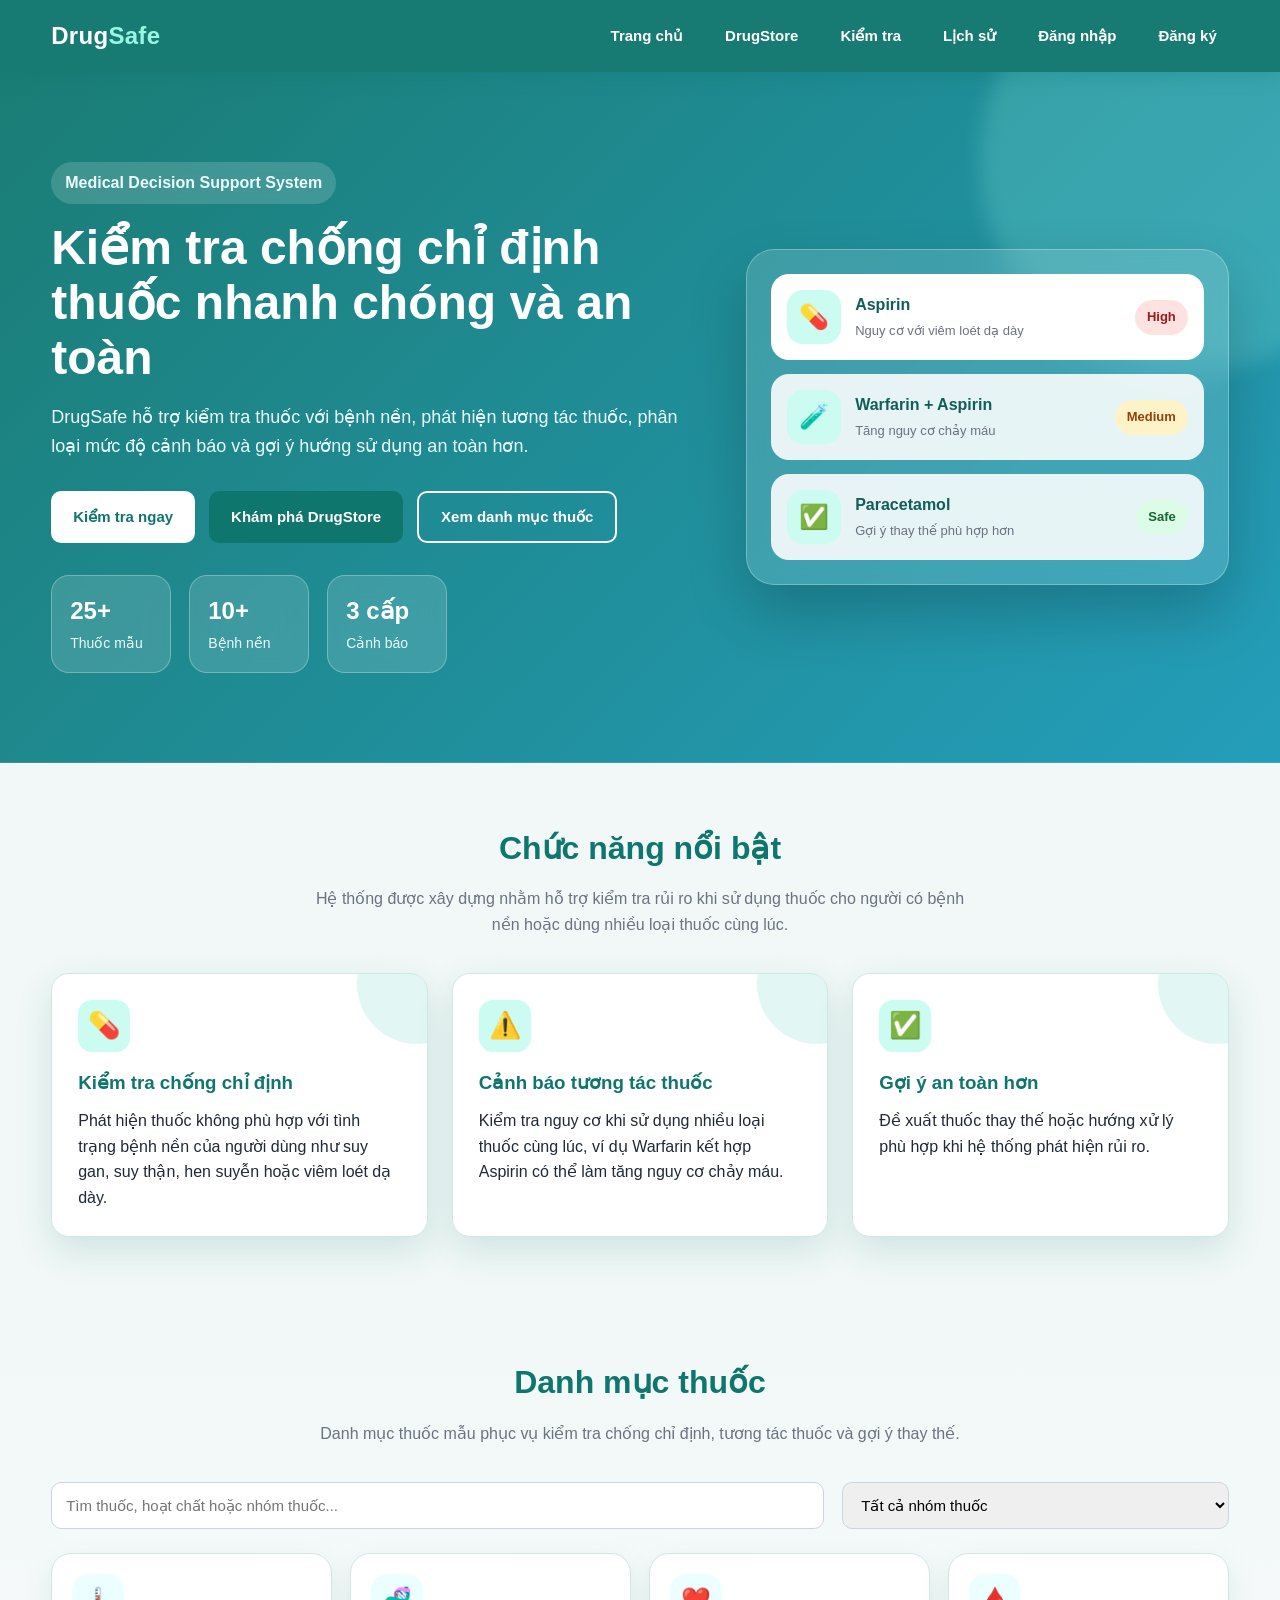
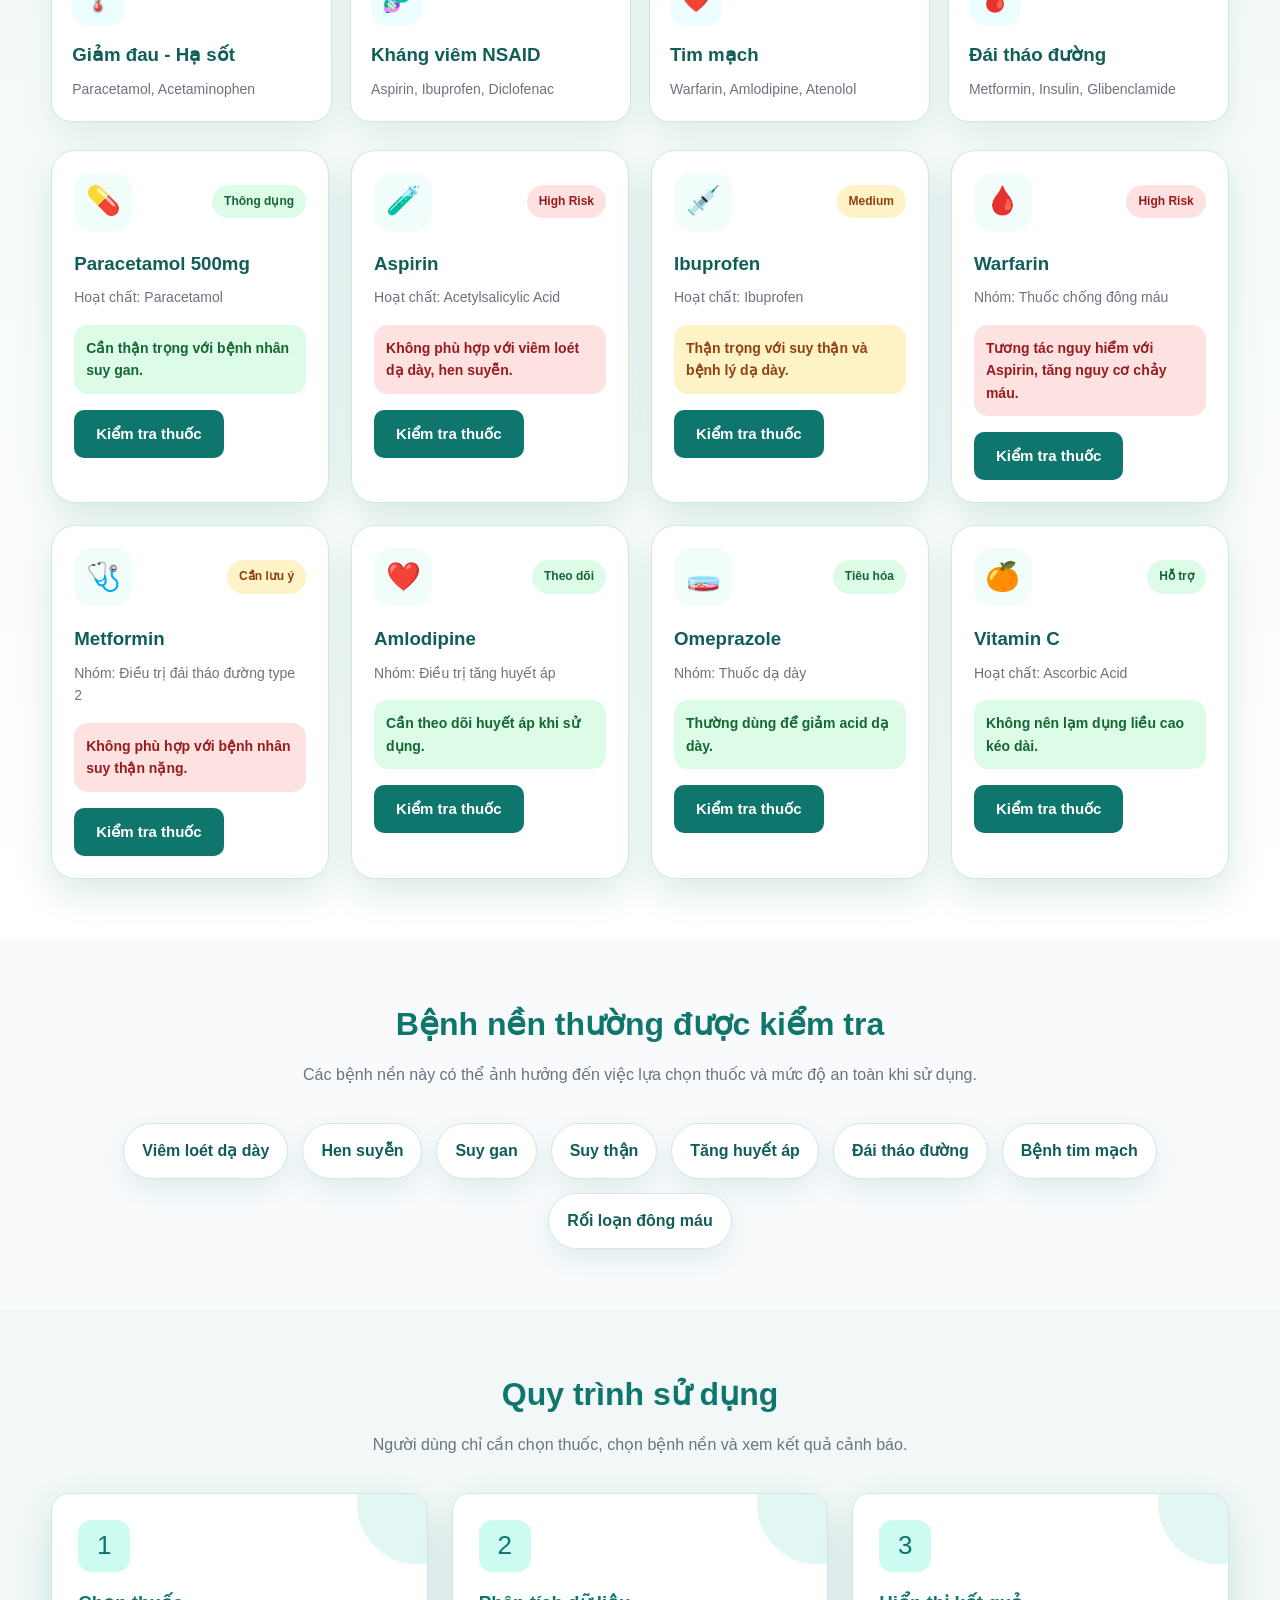
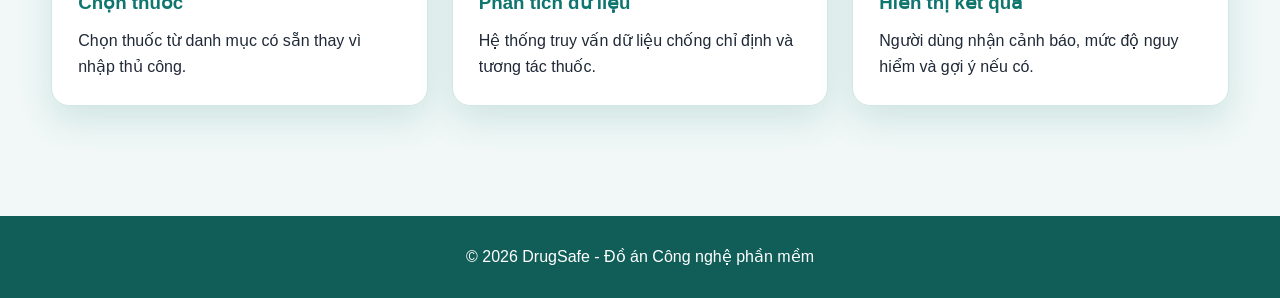
==== commit 2c7d14f4: "Prepare DrugSafe for deployment" ====
--- a/frontend/index.html
+++ b/frontend/index.html
@@ -128,7 +128,7 @@
 
 <section class="section catalog-section" id="drug-catalog">
     <div class="container">
-        <h2 class="section-title">Danh mục thuốc liên quan đến đồ án</h2>
+        <h2 class="section-title">Danh mục thuốc</h2>
         <p class="section-desc">
             Danh mục thuốc mẫu phục vụ kiểm tra chống chỉ định, tương tác thuốc và gợi ý thay thế.
         </p>
@@ -292,50 +292,6 @@
     </div>
 </section>
 
-<section class="section store-preview-section">
-    <div class="container store-preview">
-        <div>
-            <span class="premium-label dark-label">DrugStore Premium</span>
-            <h2>Trải nghiệm giao diện DrugStore hiện đại</h2>
-            <p>
-                DrugStore là chức năng mô phỏng thương mại điện tử giúp hiển thị sản phẩm dạng card,
-                xem chi tiết sản phẩm và thêm vào giỏ hàng phục vụ demo UI/UX.
-            </p>
-
-            <div class="hero-actions">
-                <a href="drugstore.html" class="btn btn-primary">Mở DrugStore</a>
-                <a href="cart.html" class="btn btn-light">Xem giỏ hàng</a>
-            </div>
-        </div>
-
-        <div class="store-preview-card">
-            <div class="mini-product">
-                <span>💊</span>
-                <div>
-                    <strong>Paracetamol</strong>
-                    <p>25.000đ</p>
-                </div>
-            </div>
-
-            <div class="mini-product">
-                <span>🧪</span>
-                <div>
-                    <strong>Aspirin</strong>
-                    <p>Cần kiểm tra bệnh nền</p>
-                </div>
-            </div>
-
-            <div class="mini-product">
-                <span>🛒</span>
-                <div>
-                    <strong>Giỏ hàng</strong>
-                    <p>Demo localStorage</p>
-                </div>
-            </div>
-        </div>
-    </div>
-</section>
-
 <section class="section">
     <div class="container">
         <h2 class="section-title">Quy trình sử dụng</h2>
@@ -394,6 +350,6 @@
     searchInput.addEventListener("input", filterHomeDrugs);
     categoryFilter.addEventListener("change", filterHomeDrugs);
 </script>
-
+<script src="js/auth-ui.js"></script>
 </body>
 </html>
--- a/frontend/css/style.css
+++ b/frontend/css/style.css
@@ -1336,4 +1336,2118 @@
     .store-preview h2 {
         font-size: 28px;
     }
+}
+/* PREMIUM CART + CHECKOUT */
+
+.checkout-hero {
+    padding: 70px 0;
+    background:
+        radial-gradient(circle at top right, rgba(45, 212, 191, 0.32), transparent 32%),
+        linear-gradient(135deg, #0f766e, #0891b2);
+    color: white;
+}
+
+.checkout-hero-grid {
+    display: grid;
+    grid-template-columns: 1.2fr 0.8fr;
+    gap: 32px;
+    align-items: center;
+}
+
+.checkout-hero h1 {
+    font-size: 46px;
+    margin-bottom: 16px;
+    line-height: 1.15;
+}
+
+.checkout-hero p {
+    color: #ecfeff;
+    font-size: 18px;
+    max-width: 720px;
+}
+
+.checkout-trust-card {
+    display: flex;
+    gap: 18px;
+    align-items: center;
+    background: rgba(255, 255, 255, 0.16);
+    border: 1px solid rgba(255, 255, 255, 0.28);
+    border-radius: 26px;
+    padding: 28px;
+    backdrop-filter: blur(16px);
+    box-shadow: 0 24px 50px rgba(0, 0, 0, 0.18);
+}
+
+.trust-icon {
+    width: 72px;
+    height: 72px;
+    border-radius: 22px;
+    background: white;
+    color: #0f766e;
+    display: flex;
+    align-items: center;
+    justify-content: center;
+    font-size: 34px;
+}
+
+.checkout-trust-card h3 {
+    margin-bottom: 6px;
+}
+
+.checkout-steps {
+    display: flex;
+    align-items: center;
+    justify-content: center;
+    margin-bottom: 34px;
+}
+
+.checkout-step {
+    display: flex;
+    flex-direction: column;
+    align-items: center;
+    gap: 8px;
+    color: var(--muted);
+    font-weight: 800;
+}
+
+.checkout-step span {
+    width: 42px;
+    height: 42px;
+    border-radius: 50%;
+    background: #e5e7eb;
+    color: #6b7280;
+    display: flex;
+    align-items: center;
+    justify-content: center;
+}
+
+.checkout-step.active span {
+    background: var(--primary);
+    color: white;
+}
+
+.checkout-step.active p {
+    color: var(--primary-dark);
+}
+
+.checkout-line {
+    width: 120px;
+    height: 3px;
+    background: #99f6e4;
+    margin: 0 14px;
+}
+
+.premium-cart-layout {
+    grid-template-columns: 1.3fr 0.7fr;
+}
+
+.cart-left-panel {
+    background: white;
+    border-radius: 26px;
+    padding: 24px;
+    border: 1px solid var(--border);
+    box-shadow: var(--shadow);
+}
+
+.panel-heading {
+    display: flex;
+    justify-content: space-between;
+    align-items: center;
+    gap: 18px;
+    margin-bottom: 22px;
+}
+
+.panel-heading h2 {
+    color: var(--primary-dark);
+}
+
+.panel-heading p {
+    color: var(--muted);
+}
+
+.premium-cart-item {
+    grid-template-columns: 72px 1fr 130px 140px 84px;
+    border-radius: 22px;
+    transition: 0.25s ease;
+}
+
+.premium-cart-item:hover {
+    transform: translateY(-4px);
+    box-shadow: 0 20px 45px rgba(15, 118, 110, 0.16);
+}
+
+.cart-safe-label {
+    display: inline-block;
+    margin-top: 8px;
+    padding: 6px 10px;
+    border-radius: 999px;
+    background: #ecfeff;
+    color: var(--primary-dark);
+    font-size: 12px;
+    font-weight: 800;
+}
+
+.cart-medical-note {
+    display: flex;
+    gap: 14px;
+    margin-top: 22px;
+    padding: 18px;
+    border-radius: 18px;
+    background: #fffbeb;
+    border-left: 5px solid var(--warning);
+}
+
+.note-icon {
+    font-size: 26px;
+}
+
+.cart-medical-note strong {
+    color: #92400e;
+}
+
+.cart-medical-note p {
+    color: #78350f;
+    margin-top: 4px;
+}
+
+.premium-summary {
+    border-radius: 26px;
+}
+
+.voucher-box {
+    display: grid;
+    grid-template-columns: 1fr auto;
+    gap: 10px;
+    margin: 18px 0;
+}
+
+.summary-total {
+    margin-top: 18px;
+    padding: 18px;
+    border-radius: 18px;
+    background: linear-gradient(135deg, #0f766e, #0891b2);
+    color: white;
+    display: flex;
+    justify-content: space-between;
+    align-items: center;
+}
+
+.summary-total strong {
+    color: white;
+    font-size: 22px;
+}
+
+.payment-security {
+    display: flex;
+    gap: 10px;
+    align-items: center;
+    margin-top: 16px;
+    background: #f0fdfa;
+    padding: 14px;
+    border-radius: 16px;
+    color: var(--primary-dark);
+    font-weight: 700;
+}
+
+.checkout-form-layout {
+    margin-top: 28px;
+    display: grid;
+    grid-template-columns: 1fr 1fr;
+    gap: 26px;
+}
+
+.checkout-form-card {
+    background: white;
+    border-radius: 26px;
+    padding: 28px;
+    border: 1px solid var(--border);
+    box-shadow: var(--shadow);
+}
+
+.checkout-form-card h2 {
+    color: var(--primary-dark);
+    margin-bottom: 6px;
+}
+
+.checkout-form-card > p {
+    color: var(--muted);
+    margin-bottom: 22px;
+}
+
+.form-grid {
+    display: grid;
+    grid-template-columns: 1fr 1fr;
+    gap: 18px;
+}
+
+.payment-methods {
+    display: flex;
+    flex-direction: column;
+    gap: 14px;
+}
+
+.payment-method {
+    display: grid;
+    grid-template-columns: 24px 52px 1fr;
+    gap: 14px;
+    align-items: center;
+    border: 1px solid var(--border);
+    border-radius: 18px;
+    padding: 16px;
+    cursor: pointer;
+    transition: 0.25s ease;
+}
+
+.payment-method:hover,
+.payment-method.active {
+    border-color: var(--primary);
+    background: #f0fdfa;
+}
+
+.payment-method input {
+    accent-color: var(--primary);
+}
+
+.payment-icon {
+    width: 52px;
+    height: 52px;
+    border-radius: 16px;
+    background: #ccfbf1;
+    display: flex;
+    align-items: center;
+    justify-content: center;
+    font-size: 24px;
+}
+
+.payment-method strong {
+    display: block;
+    color: var(--primary-dark);
+}
+
+.payment-method span {
+    color: var(--muted);
+    font-size: 13px;
+}
+
+.bank-info {
+    margin-top: 18px;
+    background: #eff6ff;
+    border-left: 5px solid #2563eb;
+    padding: 18px;
+    border-radius: 16px;
+}
+
+.bank-info h3 {
+    color: #1d4ed8;
+    margin-bottom: 10px;
+}
+
+.policy-check {
+    display: flex;
+    gap: 12px;
+    align-items: flex-start;
+    margin-top: 20px;
+    color: var(--muted);
+    font-weight: 600;
+}
+
+.policy-check input {
+    margin-top: 4px;
+    accent-color: var(--primary);
+}
+
+.checkout-button {
+    width: 100%;
+    margin-top: 22px;
+    padding: 15px;
+    font-size: 16px;
+}
+
+.modal-overlay {
+    position: fixed;
+    inset: 0;
+    background: rgba(15, 23, 42, 0.56);
+    backdrop-filter: blur(8px);
+    display: none;
+    align-items: center;
+    justify-content: center;
+    z-index: 300;
+    padding: 20px;
+}
+
+.modal-overlay.show {
+    display: flex;
+}
+
+.order-modal {
+    width: 100%;
+    max-width: 480px;
+    background: white;
+    border-radius: 28px;
+    padding: 34px;
+    text-align: center;
+    box-shadow: 0 30px 80px rgba(0, 0, 0, 0.28);
+    animation: modalPop 0.25s ease;
+}
+
+@keyframes modalPop {
+    from {
+        transform: translateY(20px) scale(0.96);
+        opacity: 0;
+    }
+    to {
+        transform: translateY(0) scale(1);
+        opacity: 1;
+    }
+}
+
+.success-icon {
+    width: 82px;
+    height: 82px;
+    border-radius: 50%;
+    background: #dcfce7;
+    color: #166534;
+    display: flex;
+    align-items: center;
+    justify-content: center;
+    font-size: 42px;
+    margin: 0 auto 18px;
+}
+
+.order-modal h2 {
+    color: var(--primary-dark);
+    margin-bottom: 10px;
+}
+
+.order-modal p {
+    color: var(--muted);
+}
+
+.order-code-box {
+    margin: 22px 0;
+    padding: 18px;
+    border-radius: 18px;
+    background: #f0fdfa;
+}
+
+.order-code-box span {
+    display: block;
+    color: var(--muted);
+}
+
+.order-code-box strong {
+    color: var(--primary-dark);
+    font-size: 24px;
+}
+
+.modal-actions {
+    display: flex;
+    gap: 12px;
+    justify-content: center;
+    flex-wrap: wrap;
+}
+
+@media (max-width: 1000px) {
+    .checkout-hero-grid,
+    .premium-cart-layout,
+    .checkout-form-layout {
+        grid-template-columns: 1fr;
+    }
+
+    .premium-cart-item {
+        grid-template-columns: 64px 1fr;
+    }
+
+    .quantity-control,
+    .cart-item-total,
+    .premium-cart-item .btn {
+        grid-column: span 2;
+    }
+}
+
+@media (max-width: 640px) {
+    .checkout-hero h1 {
+        font-size: 32px;
+    }
+
+    .checkout-steps {
+        align-items: flex-start;
+        overflow-x: auto;
+        justify-content: flex-start;
+    }
+
+    .checkout-line {
+        width: 60px;
+    }
+
+    .panel-heading {
+        flex-direction: column;
+        align-items: flex-start;
+    }
+
+    .form-grid {
+        grid-template-columns: 1fr;
+    }
+
+    .voucher-box {
+        grid-template-columns: 1fr;
+    }
+
+    .payment-method {
+        grid-template-columns: 24px 44px 1fr;
+    }
+}
+/* PREMIUM CHECK PAGE */
+
+.check-hero {
+    padding: 78px 0;
+    background:
+        radial-gradient(circle at top right, rgba(45, 212, 191, 0.32), transparent 32%),
+        linear-gradient(135deg, #0f766e, #0891b2);
+    color: white;
+}
+
+.check-hero-grid {
+    display: grid;
+    grid-template-columns: 1.2fr 0.8fr;
+    gap: 36px;
+    align-items: center;
+}
+
+.check-hero h1 {
+    font-size: 48px;
+    line-height: 1.12;
+    margin-bottom: 18px;
+}
+
+.check-hero p {
+    font-size: 18px;
+    color: #ecfeff;
+    max-width: 760px;
+    margin-bottom: 28px;
+}
+
+.check-hero-card {
+    background: rgba(255, 255, 255, 0.16);
+    border: 1px solid rgba(255, 255, 255, 0.28);
+    border-radius: 28px;
+    padding: 32px;
+    backdrop-filter: blur(16px);
+    box-shadow: 0 24px 50px rgba(0, 0, 0, 0.18);
+    animation: floatCard 3.5s ease-in-out infinite;
+}
+
+.check-hero-card h3 {
+    margin-bottom: 10px;
+}
+
+.check-steps {
+    display: flex;
+    align-items: center;
+    justify-content: center;
+    margin-bottom: 34px;
+}
+
+.check-step {
+    display: flex;
+    flex-direction: column;
+    align-items: center;
+    gap: 8px;
+    font-weight: 800;
+    color: var(--muted);
+}
+
+.check-step span {
+    width: 42px;
+    height: 42px;
+    border-radius: 50%;
+    background: #e5e7eb;
+    color: #6b7280;
+    display: flex;
+    align-items: center;
+    justify-content: center;
+}
+
+.check-step.active span {
+    background: var(--primary);
+    color: white;
+}
+
+.check-step.active p {
+    color: var(--primary-dark);
+}
+
+.check-line {
+    width: 120px;
+    height: 3px;
+    background: #99f6e4;
+    margin: 0 14px;
+}
+
+.premium-check-layout {
+    grid-template-columns: 1.35fr 0.65fr;
+    align-items: start;
+}
+
+.check-main-panel {
+    display: flex;
+    flex-direction: column;
+    gap: 24px;
+}
+
+.check-side-panel {
+    display: flex;
+    flex-direction: column;
+    gap: 24px;
+    position: sticky;
+    top: 100px;
+}
+
+.check-card {
+    border-radius: 26px;
+}
+
+.card-heading {
+    display: flex;
+    align-items: center;
+    gap: 16px;
+    margin-bottom: 22px;
+}
+
+.card-heading h3 {
+    margin-bottom: 4px;
+}
+
+.card-heading p {
+    color: var(--muted);
+}
+
+.inline-input {
+    display: grid;
+    grid-template-columns: 1fr auto;
+    gap: 12px;
+}
+
+.selected-info {
+    display: flex;
+    justify-content: space-between;
+    align-items: center;
+    background: #f0fdfa;
+    border: 1px solid #ccfbf1;
+    padding: 12px 14px;
+    border-radius: 14px;
+    margin-top: 14px;
+}
+
+.selected-info span {
+    color: var(--muted);
+    font-weight: 700;
+}
+
+.selected-info strong {
+    color: var(--primary-dark);
+}
+
+.premium-drug-list {
+    margin-top: 18px;
+}
+
+.empty-selection {
+    padding: 26px;
+    text-align: center;
+    background: #f8fafc;
+    border: 1px dashed #99f6e4;
+    border-radius: 18px;
+    color: var(--muted);
+}
+
+.empty-selection div {
+    font-size: 38px;
+    margin-bottom: 8px;
+}
+
+.premium-drug-item {
+    padding: 15px 16px;
+    border-radius: 16px;
+    background: #ffffff;
+    border: 1px solid var(--border);
+    box-shadow: 0 10px 25px rgba(15, 118, 110, 0.08);
+    transition: 0.25s ease;
+}
+
+.premium-drug-item:hover {
+    transform: translateY(-3px);
+    box-shadow: 0 18px 38px rgba(15, 118, 110, 0.14);
+}
+
+.premium-drug-item strong {
+    display: block;
+    color: var(--primary-dark);
+}
+
+.premium-drug-item span {
+    color: var(--muted);
+    font-size: 13px;
+}
+
+.disease-preview {
+    margin-top: 18px;
+    padding: 16px;
+    border-radius: 18px;
+    background: #f8fafc;
+}
+
+.disease-preview > span {
+    display: block;
+    font-weight: 800;
+    color: var(--primary-dark);
+    margin-bottom: 12px;
+}
+
+.quick-disease-tags {
+    display: flex;
+    flex-wrap: wrap;
+    gap: 10px;
+}
+
+.quick-disease-tags button {
+    border: none;
+    background: #ecfeff;
+    color: var(--primary-dark);
+    padding: 9px 12px;
+    border-radius: 999px;
+    font-weight: 800;
+    cursor: pointer;
+    transition: 0.2s;
+}
+
+.quick-disease-tags button:hover {
+    background: var(--primary);
+    color: white;
+}
+
+.action-card,
+.guide-card,
+.demo-card {
+    border-radius: 26px;
+}
+
+.action-card h3,
+.guide-card h3,
+.demo-card h3 {
+    color: var(--primary-dark);
+    margin-bottom: 8px;
+}
+
+.action-card p,
+.demo-card p {
+    color: var(--muted);
+    margin-bottom: 18px;
+}
+
+.action-button {
+    width: 100%;
+    margin-top: 10px;
+    padding: 14px;
+}
+
+.action-button.loading {
+    opacity: 0.75;
+    cursor: wait;
+}
+
+.guide-step {
+    display: grid;
+    grid-template-columns: 34px 1fr;
+    gap: 12px;
+    margin-bottom: 16px;
+}
+
+.guide-step span {
+    width: 34px;
+    height: 34px;
+    border-radius: 50%;
+    background: var(--primary);
+    color: white;
+    display: flex;
+    align-items: center;
+    justify-content: center;
+    font-weight: 900;
+}
+
+.guide-step p {
+    color: var(--muted);
+}
+
+.guide-warning {
+    margin-top: 18px;
+    padding: 16px;
+    background: #fffbeb;
+    border-left: 5px solid var(--warning);
+    border-radius: 16px;
+}
+
+.guide-warning strong {
+    color: #92400e;
+}
+
+.guide-warning p {
+    margin-top: 6px;
+    color: #78350f;
+}
+
+.demo-case {
+    width: 100%;
+    border: 1px solid var(--border);
+    background: white;
+    padding: 13px;
+    border-radius: 14px;
+    margin-top: 10px;
+    text-align: left;
+    font-weight: 800;
+    color: var(--primary-dark);
+    cursor: pointer;
+    transition: 0.2s;
+}
+
+.demo-case:hover {
+    background: #f0fdfa;
+    border-color: var(--primary);
+    transform: translateX(4px);
+}
+
+@media (max-width: 1000px) {
+    .check-hero-grid,
+    .premium-check-layout {
+        grid-template-columns: 1fr;
+    }
+
+    .check-side-panel {
+        position: static;
+    }
+}
+
+@media (max-width: 640px) {
+    .check-hero h1 {
+        font-size: 32px;
+    }
+
+    .inline-input {
+        grid-template-columns: 1fr;
+    }
+
+    .check-steps {
+        overflow-x: auto;
+        justify-content: flex-start;
+    }
+
+    .check-line {
+        width: 60px;
+    }
+
+    .card-heading {
+        align-items: flex-start;
+    }
+}
+/* PREMIUM HISTORY PAGE */
+
+.history-hero {
+    padding: 78px 0;
+    background:
+        radial-gradient(circle at top right, rgba(45, 212, 191, 0.32), transparent 32%),
+        linear-gradient(135deg, #0f766e, #0891b2);
+    color: white;
+}
+
+.history-hero-grid {
+    display: grid;
+    grid-template-columns: 1.2fr 0.8fr;
+    gap: 36px;
+    align-items: center;
+}
+
+.history-hero h1 {
+    font-size: 48px;
+    line-height: 1.12;
+    margin-bottom: 18px;
+}
+
+.history-hero p {
+    font-size: 18px;
+    color: #ecfeff;
+    max-width: 760px;
+    margin-bottom: 28px;
+}
+
+.history-hero-card {
+    background: rgba(255, 255, 255, 0.16);
+    border: 1px solid rgba(255, 255, 255, 0.28);
+    border-radius: 28px;
+    padding: 32px;
+    backdrop-filter: blur(16px);
+    box-shadow: 0 24px 50px rgba(0, 0, 0, 0.18);
+    animation: floatCard 3.5s ease-in-out infinite;
+}
+
+.history-stat-grid {
+    display: grid;
+    grid-template-columns: repeat(4, 1fr);
+    gap: 18px;
+    margin-bottom: 28px;
+}
+
+.history-stat-card {
+    display: flex;
+    gap: 14px;
+    align-items: center;
+    background: white;
+    border: 1px solid var(--border);
+    border-radius: 22px;
+    padding: 20px;
+    box-shadow: var(--shadow);
+}
+
+.history-stat-icon {
+    width: 54px;
+    height: 54px;
+    border-radius: 16px;
+    background: #ecfeff;
+    color: var(--primary-dark);
+    display: flex;
+    align-items: center;
+    justify-content: center;
+    font-size: 24px;
+}
+
+.history-stat-icon.danger {
+    background: #fef3c7;
+    color: #92400e;
+}
+
+.history-stat-icon.high {
+    background: #fee2e2;
+    color: #991b1b;
+}
+
+.history-stat-icon.success {
+    background: #dcfce7;
+    color: #166534;
+}
+
+.history-stat-card span {
+    display: block;
+    color: var(--muted);
+    font-weight: 700;
+    font-size: 14px;
+}
+
+.history-stat-card strong {
+    color: var(--primary-dark);
+    font-size: 28px;
+}
+
+.history-panel {
+    background: white;
+    border: 1px solid var(--border);
+    border-radius: 28px;
+    padding: 26px;
+    box-shadow: var(--shadow);
+}
+
+.history-panel-heading {
+    display: flex;
+    justify-content: space-between;
+    gap: 18px;
+    align-items: flex-start;
+    margin-bottom: 22px;
+}
+
+.history-panel-heading h2 {
+    color: var(--primary-dark);
+}
+
+.history-panel-heading p {
+    color: var(--muted);
+}
+
+.history-heading-actions {
+    display: flex;
+    gap: 10px;
+    flex-wrap: wrap;
+}
+
+.history-toolbar {
+    display: grid;
+    grid-template-columns: 1.4fr 0.8fr 0.7fr;
+    gap: 14px;
+    margin-bottom: 22px;
+}
+
+.history-table-wrapper {
+    overflow-x: auto;
+}
+
+.history-table td {
+    vertical-align: top;
+}
+
+.history-type-chip {
+    display: inline-flex;
+    padding: 7px 12px;
+    background: #ecfeff;
+    color: var(--primary-dark);
+    border-radius: 999px;
+    font-weight: 800;
+    font-size: 13px;
+}
+
+.history-risk-chip {
+    display: inline-flex;
+    padding: 7px 12px;
+    border-radius: 999px;
+    font-weight: 900;
+    font-size: 13px;
+}
+
+.risk-high {
+    background: #fee2e2;
+    color: #991b1b;
+}
+
+.risk-medium {
+    background: #fef3c7;
+    color: #92400e;
+}
+
+.risk-low {
+    background: #dcfce7;
+    color: #166534;
+}
+
+.history-result-text {
+    max-width: 360px;
+    color: var(--muted);
+}
+
+.history-actions {
+    display: flex;
+    gap: 8px;
+    flex-wrap: wrap;
+}
+
+.history-empty {
+    padding: 34px;
+    text-align: center;
+}
+
+.history-empty div {
+    font-size: 60px;
+    margin-bottom: 12px;
+}
+
+.history-empty h3 {
+    color: var(--primary-dark);
+    margin-bottom: 8px;
+}
+
+.history-empty p {
+    color: var(--muted);
+    margin-bottom: 16px;
+}
+
+.history-guide-card {
+    margin-top: 24px;
+    display: flex;
+    gap: 16px;
+    align-items: flex-start;
+    background: #fffbeb;
+    border-left: 5px solid var(--warning);
+    border-radius: 20px;
+    padding: 20px;
+}
+
+.guide-icon {
+    font-size: 28px;
+}
+
+.history-guide-card h3 {
+    color: #92400e;
+    margin-bottom: 6px;
+}
+
+.history-guide-card p {
+    color: #78350f;
+}
+
+.history-modal-overlay {
+    position: fixed;
+    inset: 0;
+    background: rgba(15, 23, 42, 0.56);
+    backdrop-filter: blur(8px);
+    display: none;
+    align-items: center;
+    justify-content: center;
+    z-index: 300;
+    padding: 20px;
+}
+
+.history-modal-overlay.show {
+    display: flex;
+}
+
+.history-modal {
+    position: relative;
+    width: 100%;
+    max-width: 620px;
+    max-height: 90vh;
+    overflow-y: auto;
+    background: white;
+    border-radius: 28px;
+    padding: 34px;
+    text-align: center;
+    box-shadow: 0 30px 80px rgba(0, 0, 0, 0.28);
+    animation: modalPop 0.25s ease;
+}
+
+.history-modal-close {
+    position: absolute;
+    top: 16px;
+    right: 18px;
+    width: 36px;
+    height: 36px;
+    border: none;
+    border-radius: 50%;
+    background: #f1f5f9;
+    cursor: pointer;
+    font-size: 24px;
+    color: var(--muted);
+}
+
+.history-modal h2 {
+    color: var(--primary-dark);
+    margin-bottom: 20px;
+}
+
+.detail-row {
+    display: flex;
+    justify-content: space-between;
+    gap: 18px;
+    padding: 14px 0;
+    border-bottom: 1px solid #e5e7eb;
+    text-align: left;
+}
+
+.detail-row span {
+    color: var(--muted);
+    font-weight: 700;
+}
+
+.detail-row strong {
+    color: var(--primary-dark);
+    text-align: right;
+}
+
+.history-detail-message {
+    text-align: left;
+    margin-top: 18px;
+    background: #f8fafc;
+    padding: 18px;
+    border-radius: 18px;
+}
+
+.history-detail-message h3 {
+    color: var(--primary-dark);
+    margin-bottom: 10px;
+}
+
+.history-detail-message p,
+.history-detail-message li {
+    color: var(--muted);
+}
+
+.history-detail-message ul {
+    padding-left: 20px;
+}
+
+@media (max-width: 1000px) {
+    .history-hero-grid,
+    .history-stat-grid {
+        grid-template-columns: 1fr 1fr;
+    }
+
+    .history-toolbar {
+        grid-template-columns: 1fr;
+    }
+
+    .history-panel-heading {
+        flex-direction: column;
+    }
+}
+
+@media (max-width: 640px) {
+    .history-hero-grid,
+    .history-stat-grid {
+        grid-template-columns: 1fr;
+    }
+
+    .history-hero h1 {
+        font-size: 32px;
+    }
+
+    .history-heading-actions {
+        width: 100%;
+    }
+
+    .history-heading-actions .btn {
+        width: 100%;
+    }
+
+    .detail-row {
+        flex-direction: column;
+    }
+
+    .detail-row strong {
+        text-align: left;
+    }
+}
+
+@media print {
+    .header,
+    .history-hero,
+    .history-toolbar,
+    .history-heading-actions,
+    .footer,
+    .history-guide-card,
+    .history-actions {
+        display: none !important;
+    }
+
+    .history-panel {
+        box-shadow: none;
+        border: none;
+    }
+
+    body {
+        background: white;
+    }
+}
+/* PREMIUM AUTH PAGES */
+
+.auth-page {
+    background:
+        radial-gradient(circle at top left, rgba(45, 212, 191, 0.16), transparent 30%),
+        linear-gradient(180deg, #f1f8f7, #ffffff);
+}
+
+.auth-section {
+    padding: 70px 0;
+}
+
+.auth-shell {
+    display: grid;
+    grid-template-columns: 1.05fr 0.95fr;
+    gap: 34px;
+    align-items: stretch;
+}
+
+.auth-visual {
+    position: relative;
+    color: white;
+    background:
+        radial-gradient(circle at top right, rgba(153, 246, 228, 0.28), transparent 36%),
+        linear-gradient(135deg, #0f766e, #0891b2);
+    border-radius: 32px;
+    padding: 44px;
+    overflow: hidden;
+    box-shadow: 0 30px 70px rgba(15, 118, 110, 0.24);
+}
+
+.register-visual {
+    background:
+        radial-gradient(circle at bottom left, rgba(153, 246, 228, 0.28), transparent 36%),
+        linear-gradient(135deg, #0891b2, #0f766e);
+}
+
+.auth-visual::after {
+    content: "";
+    position: absolute;
+    width: 360px;
+    height: 360px;
+    right: -120px;
+    bottom: -120px;
+    border-radius: 50%;
+    background: rgba(255, 255, 255, 0.12);
+}
+
+.auth-visual h1 {
+    position: relative;
+    z-index: 2;
+    font-size: 46px;
+    line-height: 1.12;
+    margin-bottom: 18px;
+}
+
+.auth-visual p {
+    position: relative;
+    z-index: 2;
+    color: #ecfeff;
+    font-size: 17px;
+    max-width: 620px;
+}
+
+.auth-benefits {
+    position: relative;
+    z-index: 2;
+    margin-top: 34px;
+    display: flex;
+    flex-direction: column;
+    gap: 16px;
+}
+
+.auth-benefit {
+    display: grid;
+    grid-template-columns: 54px 1fr;
+    gap: 14px;
+    align-items: center;
+    background: rgba(255, 255, 255, 0.15);
+    border: 1px solid rgba(255, 255, 255, 0.24);
+    border-radius: 20px;
+    padding: 16px;
+    backdrop-filter: blur(12px);
+}
+
+.auth-benefit span {
+    width: 54px;
+    height: 54px;
+    border-radius: 16px;
+    background: white;
+    color: var(--primary);
+    display: flex;
+    align-items: center;
+    justify-content: center;
+    font-size: 24px;
+}
+
+.auth-benefit strong {
+    display: block;
+    color: white;
+    margin-bottom: 4px;
+}
+
+.auth-benefit p {
+    margin: 0;
+    font-size: 14px;
+    color: #ecfeff;
+}
+
+.auth-stat-mini {
+    position: relative;
+    z-index: 2;
+    display: flex;
+    gap: 14px;
+    margin-top: 28px;
+    flex-wrap: wrap;
+}
+
+.auth-stat-mini div {
+    background: rgba(255, 255, 255, 0.15);
+    border: 1px solid rgba(255, 255, 255, 0.24);
+    border-radius: 18px;
+    padding: 14px 18px;
+    min-width: 110px;
+}
+
+.auth-stat-mini strong {
+    display: block;
+    color: white;
+    font-size: 24px;
+}
+
+.auth-stat-mini span {
+    color: #ecfeff;
+    font-size: 13px;
+}
+
+.auth-card-premium {
+    background: white;
+    border: 1px solid var(--border);
+    border-radius: 32px;
+    padding: 36px;
+    box-shadow: var(--shadow);
+}
+
+.auth-card-header {
+    text-align: center;
+    margin-bottom: 24px;
+}
+
+.auth-icon {
+    width: 76px;
+    height: 76px;
+    border-radius: 24px;
+    background: #ccfbf1;
+    color: var(--primary);
+    margin: 0 auto 16px;
+    display: flex;
+    align-items: center;
+    justify-content: center;
+    font-size: 34px;
+}
+
+.auth-card-header h2 {
+    color: var(--primary-dark);
+    font-size: 30px;
+    margin-bottom: 8px;
+}
+
+.auth-card-header p {
+    color: var(--muted);
+}
+
+.input-with-icon {
+    position: relative;
+    display: flex;
+    align-items: center;
+}
+
+.input-with-icon > span {
+    position: absolute;
+    left: 14px;
+    z-index: 2;
+}
+
+.input-with-icon .form-control {
+    padding-left: 46px;
+}
+
+.toggle-password {
+    position: absolute;
+    right: 10px;
+    border: none;
+    background: #f0fdfa;
+    color: var(--primary-dark);
+    padding: 7px 10px;
+    border-radius: 10px;
+    font-weight: 800;
+    cursor: pointer;
+}
+
+.input-with-icon input[type="password"],
+.input-with-icon input[type="text"] {
+    padding-right: 70px;
+}
+
+.auth-options {
+    display: flex;
+    justify-content: space-between;
+    gap: 12px;
+    align-items: center;
+    margin-bottom: 18px;
+    color: var(--muted);
+    font-size: 14px;
+}
+
+.auth-options label {
+    display: flex;
+    align-items: center;
+    gap: 8px;
+}
+
+.auth-options input {
+    accent-color: var(--primary);
+}
+
+.auth-options a {
+    color: var(--primary);
+    font-weight: 800;
+}
+
+.auth-submit {
+    width: 100%;
+    padding: 15px;
+    font-size: 16px;
+}
+
+.auth-submit.loading {
+    opacity: 0.75;
+    cursor: wait;
+}
+
+.demo-account-box {
+    margin-top: 20px;
+    background: #f8fafc;
+    border-left: 5px solid var(--primary);
+    border-radius: 16px;
+    padding: 16px;
+}
+
+.demo-account-box strong {
+    color: var(--primary-dark);
+}
+
+.demo-account-box p {
+    margin-top: 5px;
+    color: var(--muted);
+    font-size: 14px;
+}
+
+.auth-switch {
+    text-align: center;
+    margin-top: 20px;
+    color: var(--muted);
+}
+
+.auth-switch a {
+    color: var(--primary);
+    font-weight: 900;
+}
+
+.password-rules {
+    background: #f8fafc;
+    padding: 14px;
+    border-radius: 14px;
+    margin-top: -8px;
+    margin-bottom: 18px;
+}
+
+.password-rules p {
+    color: var(--muted);
+    font-size: 14px;
+    margin-bottom: 4px;
+}
+
+.password-rules p.valid {
+    color: #166534;
+    font-weight: 800;
+}
+
+.password-rules p.valid::before {
+    content: "✓ ";
+}
+
+.auth-policy {
+    margin-top: 12px;
+    margin-bottom: 18px;
+}
+
+@media (max-width: 1000px) {
+    .auth-shell {
+        grid-template-columns: 1fr;
+    }
+
+    .auth-visual h1 {
+        font-size: 36px;
+    }
+}
+
+@media (max-width: 640px) {
+    .auth-section {
+        padding: 40px 0;
+    }
+
+    .auth-visual,
+    .auth-card-premium {
+        border-radius: 24px;
+        padding: 24px;
+    }
+
+    .auth-visual h1 {
+        font-size: 30px;
+    }
+
+    .auth-options {
+        flex-direction: column;
+        align-items: flex-start;
+    }
+}
+/* ADMIN DASHBOARD */
+
+.admin-page {
+    background:
+        radial-gradient(circle at top left, rgba(45, 212, 191, 0.14), transparent 30%),
+        #f1f8f7;
+}
+
+.admin-hero {
+    padding: 78px 0;
+    background:
+        radial-gradient(circle at top right, rgba(45, 212, 191, 0.32), transparent 32%),
+        linear-gradient(135deg, #0f766e, #0891b2);
+    color: white;
+}
+
+.admin-hero-grid {
+    display: grid;
+    grid-template-columns: 1.2fr 0.8fr;
+    gap: 36px;
+    align-items: center;
+}
+
+.admin-hero h1 {
+    font-size: 48px;
+    line-height: 1.12;
+    margin-bottom: 18px;
+}
+
+.admin-hero p {
+    font-size: 18px;
+    color: #ecfeff;
+    max-width: 780px;
+}
+
+.admin-profile-card {
+    background: rgba(255, 255, 255, 0.16);
+    border: 1px solid rgba(255, 255, 255, 0.28);
+    border-radius: 28px;
+    padding: 32px;
+    text-align: center;
+    backdrop-filter: blur(16px);
+    box-shadow: 0 24px 50px rgba(0, 0, 0, 0.18);
+}
+
+.admin-avatar {
+    width: 88px;
+    height: 88px;
+    border-radius: 28px;
+    background: white;
+    color: var(--primary);
+    display: flex;
+    align-items: center;
+    justify-content: center;
+    margin: 0 auto 16px;
+    font-size: 42px;
+}
+
+.admin-profile-card h3 {
+    margin-bottom: 6px;
+}
+
+.admin-profile-card p {
+    margin: 0 0 14px;
+    color: #ecfeff;
+}
+
+.admin-role {
+    display: inline-flex;
+    padding: 8px 14px;
+    border-radius: 999px;
+    background: #dcfce7;
+    color: #166534;
+    font-weight: 900;
+}
+
+.admin-stat-grid {
+    display: grid;
+    grid-template-columns: repeat(4, 1fr);
+    gap: 18px;
+    margin-bottom: 26px;
+}
+
+.admin-stat-card {
+    background: white;
+    border: 1px solid var(--border);
+    border-radius: 24px;
+    padding: 22px;
+    box-shadow: var(--shadow);
+}
+
+.admin-stat-icon {
+    width: 56px;
+    height: 56px;
+    border-radius: 18px;
+    background: #ecfeff;
+    color: var(--primary-dark);
+    display: flex;
+    align-items: center;
+    justify-content: center;
+    font-size: 26px;
+    margin-bottom: 14px;
+}
+
+.admin-stat-icon.todo {
+    background: #f1f5f9;
+}
+
+.admin-stat-icon.progress {
+    background: #fef3c7;
+}
+
+.admin-stat-icon.done {
+    background: #dcfce7;
+}
+
+.admin-stat-card span {
+    display: block;
+    color: var(--muted);
+    font-weight: 700;
+}
+
+.admin-stat-card strong {
+    color: var(--primary-dark);
+    font-size: 32px;
+}
+
+.admin-progress-panel {
+    background: white;
+    border: 1px solid var(--border);
+    border-radius: 26px;
+    padding: 24px;
+    box-shadow: var(--shadow);
+    margin-bottom: 26px;
+    display: grid;
+    grid-template-columns: 1fr 0.9fr;
+    gap: 24px;
+    align-items: center;
+}
+
+.admin-progress-panel h2 {
+    color: var(--primary-dark);
+}
+
+.admin-progress-panel p {
+    color: var(--muted);
+}
+
+.progress-bar-wrap {
+    display: flex;
+    gap: 14px;
+    align-items: center;
+}
+
+.progress-bar {
+    flex: 1;
+    height: 16px;
+    background: #e5e7eb;
+    border-radius: 999px;
+    overflow: hidden;
+}
+
+.progress-bar-fill {
+    height: 100%;
+    width: 0%;
+    background: linear-gradient(90deg, #0f766e, #14b8a6);
+    border-radius: 999px;
+    transition: 0.3s;
+}
+
+#projectProgressText {
+    color: var(--primary-dark);
+    font-size: 22px;
+}
+
+.admin-grid {
+    display: grid;
+    grid-template-columns: 1.35fr 0.65fr;
+    gap: 26px;
+    align-items: start;
+}
+
+.admin-grid-two {
+    display: grid;
+    grid-template-columns: 1fr 1fr;
+    gap: 26px;
+    margin-top: 26px;
+}
+
+.admin-panel {
+    background: white;
+    border: 1px solid var(--border);
+    border-radius: 28px;
+    padding: 26px;
+    box-shadow: var(--shadow);
+}
+
+.admin-panel-heading {
+    display: flex;
+    justify-content: space-between;
+    align-items: flex-start;
+    gap: 18px;
+    margin-bottom: 22px;
+}
+
+.admin-panel h2 {
+    color: var(--primary-dark);
+}
+
+.admin-panel p,
+.admin-muted {
+    color: var(--muted);
+}
+
+.admin-toolbar {
+    display: grid;
+    grid-template-columns: 1.3fr 0.8fr 0.7fr;
+    gap: 14px;
+    margin-bottom: 20px;
+}
+
+.admin-table-wrapper {
+    overflow-x: auto;
+}
+
+.assignee-chip {
+    display: inline-flex;
+    padding: 7px 12px;
+    background: #ecfeff;
+    color: var(--primary-dark);
+    border-radius: 999px;
+    font-weight: 900;
+}
+
+.priority-chip {
+    display: inline-flex;
+    padding: 7px 12px;
+    border-radius: 999px;
+    font-weight: 900;
+}
+
+.priority-high {
+    background: #fee2e2;
+    color: #991b1b;
+}
+
+.priority-medium {
+    background: #fef3c7;
+    color: #92400e;
+}
+
+.priority-low {
+    background: #dcfce7;
+    color: #166534;
+}
+
+.status-select {
+    border: none;
+    padding: 8px 12px;
+    border-radius: 999px;
+    font-weight: 900;
+    cursor: pointer;
+}
+
+.status-todo {
+    background: #f1f5f9;
+    color: #334155;
+}
+
+.status-progress {
+    background: #fef3c7;
+    color: #92400e;
+}
+
+.status-done {
+    background: #dcfce7;
+    color: #166534;
+}
+
+.admin-side {
+    display: flex;
+    flex-direction: column;
+    gap: 26px;
+}
+
+.member-card {
+    padding: 16px;
+    border-radius: 18px;
+    background: #f8fafc;
+    margin-top: 12px;
+}
+
+.member-card strong {
+    display: block;
+    color: var(--primary-dark);
+    margin-bottom: 4px;
+}
+
+.member-card span {
+    color: var(--muted);
+    font-size: 14px;
+}
+
+.system-data-row {
+    display: flex;
+    justify-content: space-between;
+    padding: 14px 0;
+    border-bottom: 1px solid #e5e7eb;
+}
+
+.system-data-row strong {
+    color: var(--primary-dark);
+}
+
+.admin-list {
+    margin-top: 18px;
+    display: flex;
+    flex-direction: column;
+    gap: 14px;
+}
+
+.admin-list-item {
+    display: flex;
+    justify-content: space-between;
+    gap: 14px;
+    align-items: center;
+    padding: 16px;
+    border-radius: 18px;
+    background: #f8fafc;
+}
+
+.admin-list-item strong {
+    color: var(--primary-dark);
+}
+
+.admin-list-item p {
+    margin: 4px 0;
+}
+
+.admin-list-item span {
+    color: var(--muted);
+    font-size: 13px;
+}
+
+.admin-empty {
+    text-align: center;
+    padding: 24px;
+    color: var(--muted);
+}
+
+@media (max-width: 1100px) {
+    .admin-hero-grid,
+    .admin-progress-panel,
+    .admin-grid,
+    .admin-grid-two {
+        grid-template-columns: 1fr;
+    }
+
+    .admin-stat-grid {
+        grid-template-columns: repeat(2, 1fr);
+    }
+
+    .admin-toolbar {
+        grid-template-columns: 1fr;
+    }
+}
+
+@media (max-width: 640px) {
+    .admin-hero h1 {
+        font-size: 32px;
+    }
+
+    .admin-stat-grid {
+        grid-template-columns: 1fr;
+    }
+
+    .admin-panel-heading {
+        flex-direction: column;
+    }
+}
+.admin-tabs {
+    display: flex;
+    gap: 12px;
+    flex-wrap: wrap;
+    margin-bottom: 24px;
+}
+
+.admin-tab {
+    border: none;
+    background: white;
+    color: var(--primary-dark);
+    font-weight: 900;
+    padding: 12px 18px;
+    border-radius: 999px;
+    cursor: pointer;
+    border: 1px solid var(--border);
+    box-shadow: 0 10px 24px rgba(15, 118, 110, 0.08);
+}
+
+.admin-tab.active,
+.admin-tab:hover {
+    background: var(--primary);
+    color: white;
+}
+
+.admin-tab-content {
+    display: none;
+}
+
+.admin-tab-content.active {
+    display: block;
+}
+
+.admin-form-box {
+    background: #f8fafc;
+    padding: 20px;
+    border-radius: 20px;
+    border: 1px solid var(--border);
+    margin-bottom: 22px;
+}
+
+.admin-product-grid {
+    display: grid;
+    grid-template-columns: repeat(3, 1fr);
+    gap: 18px;
+    margin-top: 22px;
+}
+
+.admin-product-card {
+    background: #f8fafc;
+    border: 1px solid var(--border);
+    border-radius: 22px;
+    padding: 20px;
+    box-shadow: 0 10px 24px rgba(15, 118, 110, 0.08);
+}
+
+.admin-product-icon {
+    width: 64px;
+    height: 64px;
+    border-radius: 18px;
+    background: #ccfbf1;
+    display: flex;
+    align-items: center;
+    justify-content: center;
+    font-size: 30px;
+    margin-bottom: 14px;
+}
+
+.admin-product-card h3 {
+    color: var(--primary-dark);
+    margin-bottom: 6px;
+}
+
+.admin-product-card p {
+    color: var(--muted);
+}
+
+.admin-product-card strong {
+    display: block;
+    color: var(--danger);
+    font-size: 20px;
+    margin: 10px 0;
+}
+
+.admin-product-card span {
+    color: var(--primary-dark);
+    font-weight: 800;
+}
+
+.admin-system-hero {
+    padding: 78px 0;
+    background:
+        radial-gradient(circle at top right, rgba(45, 212, 191, 0.32), transparent 32%),
+        linear-gradient(135deg, #0f766e, #0891b2);
+    color: white;
+}
+
+.admin-system-grid {
+    display: grid;
+    grid-template-columns: 1.2fr 0.8fr;
+    gap: 36px;
+    align-items: center;
+}
+
+.admin-system-grid h1 {
+    font-size: 48px;
+    line-height: 1.12;
+    margin-bottom: 18px;
+}
+
+.admin-system-grid p {
+    color: #ecfeff;
+    font-size: 18px;
+}
+
+@media (max-width: 1000px) {
+    .admin-system-grid,
+    .admin-product-grid {
+        grid-template-columns: 1fr;
+    }
+}
+/* ===== Professional Toast Notification ===== */
+.app-toast {
+    position: fixed;
+    top: 24px;
+    right: 24px;
+    min-width: 320px;
+    max-width: 420px;
+    background: #ffffff;
+    border-radius: 16px;
+    padding: 16px 18px;
+    box-shadow: 0 18px 45px rgba(15, 23, 42, 0.18);
+    display: flex;
+    align-items: flex-start;
+    gap: 12px;
+    z-index: 9999;
+    border-left: 6px solid #0f766e;
+    animation: toastSlideIn 0.35s ease;
+}
+
+.app-toast.success {
+    border-left-color: #16a34a;
+}
+
+.app-toast.error {
+    border-left-color: #dc2626;
+}
+
+.app-toast.warning {
+    border-left-color: #f59e0b;
+}
+
+.app-toast-icon {
+    width: 36px;
+    height: 36px;
+    border-radius: 50%;
+    display: flex;
+    align-items: center;
+    justify-content: center;
+    background: #dcfce7;
+    color: #166534;
+    font-size: 18px;
+    flex-shrink: 0;
+}
+
+.app-toast.error .app-toast-icon {
+    background: #fee2e2;
+    color: #991b1b;
+}
+
+.app-toast.warning .app-toast-icon {
+    background: #fef3c7;
+    color: #92400e;
+}
+
+.app-toast-content h4 {
+    margin: 0 0 4px;
+    font-size: 16px;
+    color: #111827;
+}
+
+.app-toast-content p {
+    margin: 0;
+    font-size: 14px;
+    color: #4b5563;
+    line-height: 1.5;
+}
+
+@keyframes toastSlideIn {
+    from {
+        opacity: 0;
+        transform: translateX(40px);
+    }
+
+    to {
+        opacity: 1;
+        transform: translateX(0);
+    }
+}
+
+@keyframes toastFadeOut {
+    from {
+        opacity: 1;
+        transform: translateX(0);
+    }
+
+    to {
+        opacity: 0;
+        transform: translateX(40px);
+    }
 }
